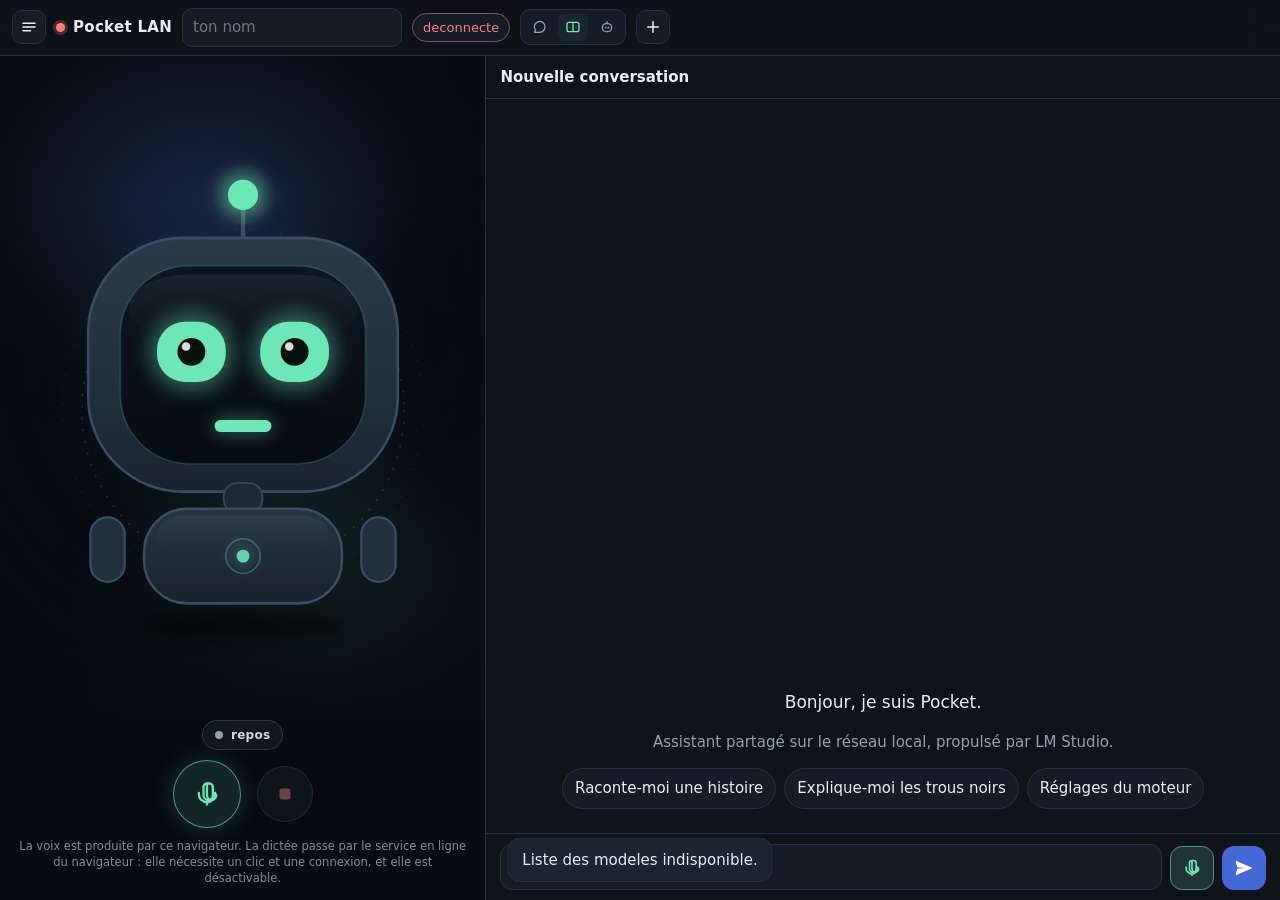
==== static/index.html @ 6cb29337 "Initial commit: Pocket LAN (FastAPI + UI, TTS navigateur)" ====
<!doctype html>
<html lang="fr">
<head>
  <meta charset="utf-8" />
  <meta name="viewport" content="width=device-width, initial-scale=1" />
  <meta name="theme-color" content="#0e1318" />
  <meta name="color-scheme" content="dark" />
  <link rel="icon" href="data:image/svg+xml,%3Csvg xmlns='http://www.w3.org/2000/svg' viewBox='0 0 64 64'%3E%3Crect x='8' y='14' width='48' height='38' rx='14' fill='%2322303e'/%3E%3Ccircle cx='24' cy='33' r='7' fill='%236ee7b7'/%3E%3Ccircle cx='40' cy='33' r='7' fill='%236ee7b7'/%3E%3C/svg%3E" />
  <title>Pocket LAN</title>
  <link rel="stylesheet" href="./css/app.css" />
  <link rel="stylesheet" href="./css/avatar.css" />
</head>
<body>
  <div id="app">
    <header class="topbar">
      <button id="btnSettings" class="icon-btn" aria-label="Ouvrir les reglages et les conversations">
        <svg viewBox="0 0 24 24" fill="none" stroke="currentColor" stroke-width="2" stroke-linecap="round" aria-hidden="true" focusable="false"><path d="M4 7h16M4 12h16M4 17h10"/></svg>
      </button>
      <div class="brand">
        <span id="engineDot" class="engine-dot busy" title="Serveur"></span>
        <span>Pocket&nbsp;LAN</span>
      </div>
      <input id="userName" class="name-input" maxlength="48" placeholder="ton nom" aria-label="Ton nom dans la salle" />
      <span id="connectionState" class="conn" title="Etat de la connexion">connecte</span>
      <div class="view-switch" role="group" aria-label="Mode d'affichage">
        <button id="viewChat" class="view-btn" data-view="chat" type="button" aria-pressed="false" title="Chat seul">
          <svg viewBox="0 0 24 24" fill="none" stroke="currentColor" stroke-width="2" stroke-linecap="round" stroke-linejoin="round" aria-hidden="true" focusable="false"><path d="M21 12a8 8 0 01-8 8H5l2-3a8 8 0 1114-5z"/></svg>
        </button>
        <button id="viewSplit" class="view-btn is-active" data-view="split" type="button" aria-pressed="true" title="Avatar et chat">
          <svg viewBox="0 0 24 24" fill="none" stroke="currentColor" stroke-width="2" stroke-linecap="round" aria-hidden="true" focusable="false"><rect x="3" y="5" width="18" height="14" rx="3"/><path d="M12 5v14"/></svg>
        </button>
        <button id="viewAvatar" class="view-btn" data-view="avatar" type="button" aria-pressed="false" title="Avatar seul">
          <svg viewBox="0 0 24 24" fill="none" stroke="currentColor" stroke-width="2" stroke-linecap="round" stroke-linejoin="round" aria-hidden="true" focusable="false"><rect x="5" y="7" width="14" height="12" rx="6"/><circle cx="10" cy="13" r="1.4" fill="currentColor" stroke="none"/><circle cx="14" cy="13" r="1.4" fill="currentColor" stroke="none"/><path d="M12 7V4"/></svg>
        </button>
      </div>
      <button id="btnNew" class="icon-btn" aria-label="Nouvelle conversation">
        <svg viewBox="0 0 24 24" fill="none" stroke="currentColor" stroke-width="2" stroke-linecap="round" aria-hidden="true" focusable="false"><path d="M12 5v14M5 12h14"/></svg>
      </button>
    </header>

    <main class="panes">
      <section id="avatarPane" class="pane pane-avatar avatar-screen" aria-label="Robot">
        <div class="avatar-scene">
          <div class="avatar-veil"></div>
          <div class="avatar-stage-wrap">
            <div id="avatarStage" class="avatar-stage" aria-hidden="true"></div>
          </div>
        </div>
        <div class="avatar-hud">
          <div class="avatar-badges">
            <span class="avatar-status"><span class="dot" aria-hidden="true"></span><span id="avatarStatusText">repos</span></span>
            <span id="dictationBadge" class="avatar-badge online" hidden>
              <span class="dot" aria-hidden="true"></span>micro
            </span>
            <span id="queueBadge" class="avatar-badge" hidden>
              <span class="dot" aria-hidden="true"></span><span id="queueText">file</span>
            </span>
          </div>
          <div id="dictationLine" class="avatar-caption" hidden>
            <span id="dictationText"></span>
          </div>
          <div class="avatar-controls">
            <button id="btnDictation" class="avatar-btn primary" type="button" aria-pressed="false" aria-label="Dicter un message">
              <svg viewBox="0 0 24 24" fill="none" stroke="currentColor" stroke-width="2" stroke-linecap="round" stroke-linejoin="round" aria-hidden="true" focusable="false">
                <path d="M12 3v10a4 4 0 004 4 4 4 0 004-4M12 3a3 3 0 00-3 3v7a4 4 0 008 0V6a3 3 0 00-3-3z"/>
                <path d="M5 11v1a7 7 0 0014 0v-1M12 18v3"/>
              </svg>
            </button>
            <button id="btnStopSpeaking" class="avatar-btn danger" type="button" aria-label="Arreter la lecture" disabled>
              <svg viewBox="0 0 24 24" fill="currentColor" aria-hidden="true" focusable="false"><rect x="6.5" y="6.5" width="11" height="11" rx="2.5"/></svg>
            </button>
          </div>
          <p class="avatar-hint">
            La voix est produite par ce navigateur. La dictée passe par le service en ligne du navigateur :
            elle nécessite un clic et une connexion, et elle est désactivable.
          </p>
        </div>
      </section>

      <section class="pane pane-chat" aria-label="Chat">
        <div class="chat-head">
          <div id="convTitle" class="conv-current-title">Nouvelle conversation</div>
          <span id="engineChip" class="engine-chip" hidden></span>
          <div id="usageLine" class="usage-line muted"></div>
        </div>
        <div id="messages" class="messages"></div>
        <div id="empty" class="empty">
          <div class="empty-title">Bonjour, je suis Pocket.</div>
          <p class="muted">Assistant partagé sur le réseau local, propulsé par LM Studio.</p>
          <div class="chips">
            <button class="chip" data-fill="Raconte-moi une histoire courte.">Raconte-moi une histoire</button>
            <button class="chip" data-fill="Explique-moi simplement ce que sont les trous noirs.">Explique-moi les trous noirs</button>
            <button class="chip" data-fill="Quels sont tes réglages actuels ?">Réglages du moteur</button>
          </div>
        </div>
        <button id="jumpDown" class="jump-pill" type="button" hidden>↓ nouveaux messages</button>
        <div class="composer">
          <div class="composer-inner">
            <div class="composer-row">
              <textarea id="input" rows="1" placeholder="Message…" enterkeyhint="send"></textarea>
              <button id="btnMic" class="composer-btn" type="button" aria-pressed="false" aria-label="Dicter un message">
                <svg class="i-mic-on" viewBox="0 0 24 24" fill="none" stroke="currentColor" stroke-width="2" stroke-linecap="round" stroke-linejoin="round" aria-hidden="true" focusable="false"><path d="M12 3v10a4 4 0 004 4 4 4 0 004-4M12 3a3 3 0 00-3 3v7a4 4 0 008 0V6a3 3 0 00-3-3z"/><path d="M5 11v1a7 7 0 0014 0v-1M12 18v3"/></svg>
                <svg class="i-mic-off" viewBox="0 0 24 24" fill="currentColor" aria-hidden="true" focusable="false" hidden><rect x="6.5" y="6.5" width="11" height="11" rx="2.5"/></svg>
              </button>
              <button id="btnStopTts" class="composer-btn" type="button" aria-label="Couper la lecture" hidden>
                <svg viewBox="0 0 24 24" fill="none" stroke="currentColor" stroke-width="2" stroke-linecap="round" stroke-linejoin="round" aria-hidden="true" focusable="false"><path d="M11 5L6 9H3v6h3l5 4V5z"/><path d="M16 9l5 6M21 9l-5 6"/></svg>
              </button>
              <button id="btnSend" class="send-btn" aria-label="Envoyer">
                <svg class="i-send" viewBox="0 0 24 24" fill="currentColor" aria-hidden="true" focusable="false"><path d="M2.8 20.4l18.2-7.9a.55.55 0 000-1L2.8 3.6a.6.6 0 00-.8.75L4 11l9.5 1L4 13l-2 6.65a.6.6 0 00.8.75z"/></svg>
                <svg class="i-stop" viewBox="0 0 24 24" fill="currentColor" aria-hidden="true" focusable="false" hidden><rect x="6.5" y="6.5" width="11" height="11" rx="2.5"/></svg>
              </button>
            </div>
          </div>
        </div>
      </section>
    </main>

    <aside id="drawer" class="drawer" aria-label="Conversations et réglages">
      <div class="drawer-head">
        <span>Conversations</span>
        <button id="btnCloseDrawer" class="icon-btn small" aria-label="Fermer">
          <svg viewBox="0 0 24 24" fill="none" stroke="currentColor" stroke-width="2" stroke-linecap="round" aria-hidden="true" focusable="false"><path d="M6 6l12 12M18 6L6 18"/></svg>
        </button>
      </div>
      <div id="convList" class="conv-list"></div>

      <div class="drawer-section-head">Réglages</div>
      <div class="drawer-settings">
        <div class="setting-row">
          <span>Modele (partagé)</span>
          <select id="settingModel" class="setting-select"></select>
        </div>
        <div class="setting-row">
          <span>Fenêtre de contexte LM Studio</span>
          <input id="settingContextLength" class="setting-number" type="number" min="128" max="32768" step="128" />
        </div>
        <div class="setting-row">
          <span>Budget d'historique (tokens)</span>
          <input id="settingBudget" class="setting-number" type="number" min="120" max="16000" step="100" />
        </div>
        <div class="setting-row">
          <span>Tokens de réponse</span>
          <input id="settingMaxTokens" class="setting-number" type="number" min="64" max="4096" step="32" />
        </div>
        <div class="setting-row">
          <span>Température</span>
          <input id="settingTemperature" class="setting-number" type="number" min="0" max="2" step="0.1" />
        </div>
        <div class="setting-row">
          <span>Utiliser le raisonnement si content est vide</span>
          <button id="settingReasoning" class="setting-toggle" type="button" role="switch" aria-checked="false">désactivé</button>
        </div>
        <div class="setting-row">
          <span>Vocalisation</span>
          <button id="settingTts" class="setting-toggle" type="button" role="switch" aria-checked="true">activée</button>
        </div>
        <div class="setting-row">
          <span>Micro (dictée en ligne)</span>
          <button id="settingMic" class="setting-toggle" type="button" role="switch" aria-checked="true">activé</button>
        </div>
        <div class="setting-row">
          <span>Envoi auto après dictée</span>
          <button id="settingAutoSend" class="setting-toggle" type="button" role="switch" aria-checked="true">activé</button>
        </div>
        <div class="setting-row">
          <span>Voix (navigateur)</span>
          <select id="settingVoice" class="setting-select"></select>
        </div>
        <div class="setting-row">
          <span>Consigne système (partagée)</span>
          <textarea id="settingPrompt" class="setting-textarea" rows="4"></textarea>
        </div>
        <button id="btnApplyModel" class="primary-btn">Appliquer le modèle</button>
        <p class="setting-note">
          Le modèle est partagé : il est unique dans LM Studio, donc le choisir change la réponse de tout le monde.
          La fenêtre de contexte est appliquée au chargement du modèle, le budget d'historique est appliqué à chaque requête.
        </p>
      </div>

      <div class="participants">
        <div class="participants-head">Dans la salle</div>
        <ul id="participantList"></ul>
      </div>

      <div class="drawer-foot">
        Serveur : <span id="serverInfo" class="mono">-</span> .
        file d'attente : <span id="gateInfo" class="mono">-</span>
      </div>
    </aside>

    <div id="scrim" class="scrim" hidden></div>
    <div id="toast" class="toast" hidden role="status" aria-live="polite"></div>
  </div>

  <script type="module" src="./js/client.js"></script>
</body>
</html>
---- static/css/app.css ----
/* =====================================================================
   Pocket LAN : interface PC en deux volets (avatar a gauche, chat a droite).
   La feuille avatar.css est autonome : elle fournit la scene et l'avatar.
   ===================================================================== */

:root {
  color-scheme: dark;
  --bg: #0e1318;
  --surface: #151c25;
  --surface-2: #1b2430;
  --line: #253140;
  --text: #e8eef4;
  --muted: #93a1b0;
  --accent: #5b8cff;
  --accent-deep: #4468d8;
  --mint: #6ee7b7;
  --danger: #ff7b7b;
  --warn: #f2c14e;
  --radius: 18px;
}

* { box-sizing: border-box; }
[hidden] { display: none !important; }

html, body { height: 100%; }

body {
  margin: 0;
  background: var(--bg);
  color: var(--text);
  font: 15px/1.5 system-ui, -apple-system, "Segoe UI", Roboto, sans-serif;
  overflow: hidden;
}

#app {
  display: flex;
  flex-direction: column;
  height: 100dvh;
}

@supports not (height: 100dvh) {
  #app { height: 100vh; }
}

.muted { color: var(--muted); }
.mono { font-family: ui-monospace, "Cascadia Mono", Consolas, monospace; font-size: 13px; }

button:focus-visible,
input:focus-visible,
select:focus-visible,
textarea:focus-visible {
  outline: 2px solid var(--accent);
  outline-offset: 2px;
}

.messages, .drawer { scrollbar-width: thin; scrollbar-color: var(--line) transparent; }
.messages::-webkit-scrollbar, .drawer::-webkit-scrollbar { width: 8px; }
.messages::-webkit-scrollbar-thumb, .drawer::-webkit-scrollbar-thumb { background: var(--line); border-radius: 4px; }

/* ---------- Barre superieure ---------- */

.topbar {
  display: flex;
  align-items: center;
  gap: 10px;
  padding: 8px 12px;
  background: color-mix(in srgb, var(--bg) 84%, transparent);
  backdrop-filter: blur(14px);
  border-bottom: 1px solid var(--line);
  position: relative;
  z-index: 8;
}

.brand {
  display: flex;
  align-items: center;
  gap: 8px;
  font-weight: 600;
  letter-spacing: 0.02em;
}

.engine-dot {
  width: 9px;
  height: 9px;
  border-radius: 50%;
  background: var(--warn);
  box-shadow: 0 0 0 3px color-mix(in srgb, var(--warn) 22%, transparent);
}

.engine-dot.ok { background: var(--mint); box-shadow: 0 0 0 3px color-mix(in srgb, var(--mint) 20%, transparent); }
.engine-dot.busy { background: var(--accent); box-shadow: 0 0 0 3px color-mix(in srgb, var(--accent) 22%, transparent); }
.engine-dot.err { background: var(--danger); box-shadow: 0 0 0 3px color-mix(in srgb, var(--danger) 22%, transparent); }

.name-input {
  flex: 1 1 auto;
  max-width: 220px;
  background: var(--surface);
  border: 1px solid var(--line);
  border-radius: 10px;
  color: var(--text);
  padding: 7px 10px;
  font: inherit;
}

.name-input:focus { outline: none; border-color: var(--accent); }

.conn {
  color: var(--muted);
  font-size: 13px;
  padding: 4px 10px;
  border: 1px solid var(--line);
  border-radius: 999px;
  background: var(--surface);
}

.conn.off { color: var(--danger); border-color: color-mix(in srgb, var(--danger) 45%, var(--line)); }

.icon-btn {
  display: inline-flex;
  align-items: center;
  justify-content: center;
  width: 34px;
  height: 34px;
  border: 1px solid var(--line);
  border-radius: 10px;
  background: var(--surface);
  color: var(--text);
  cursor: pointer;
}

.icon-btn:hover { border-color: var(--accent); }
.icon-btn.small { width: 28px; height: 28px; }
.icon-btn svg { width: 18px; height: 18px; }

/* Bascule du mode d'affichage : chat seul / les deux volets / avatar seul. */
.view-switch {
  display: inline-flex;
  gap: 4px;
  padding: 3px;
  border: 1px solid var(--line);
  border-radius: 10px;
  background: var(--surface);
}

.view-btn {
  display: inline-flex;
  align-items: center;
  justify-content: center;
  width: 30px;
  height: 28px;
  border: none;
  border-radius: 7px;
  background: transparent;
  color: var(--muted);
  cursor: pointer;
}

.view-btn:hover { color: var(--text); }

.view-btn.is-active {
  background: var(--surface-2);
  color: var(--mint);
}

.view-btn svg { width: 16px; height: 16px; }

/* ---------- Deux volets ---------- */

.panes {
  flex: 1 1 auto;
  display: grid;
  grid-template-columns: minmax(320px, 38%) 1fr;
  min-height: 0;
}

.pane { min-height: 0; display: flex; flex-direction: column; }

.pane-avatar {
  position: relative;
  border-right: 1px solid var(--line);
  background: #070b10;
  overflow: hidden;
  display: flex;
  flex-direction: column;
}

.pane-chat {
  position: relative;
  background: var(--bg);
}

/* Modes d'affichage : chat seul ou avatar seul prennent toute la largeur. */
#app[data-view="chat"] .panes,
#app[data-view="avatar"] .panes { grid-template-columns: 1fr; }

#app[data-view="chat"] .pane-avatar,
#app[data-view="avatar"] .pane-chat { display: none; }

/* L'avatar a sa propre feuille : on reprend seulement la place dans le volet. */
.pane-avatar .avatar-scene { flex: 1 1 auto; }
.pane-avatar .avatar-stage { width: min(100%, 430px); }

/* ---------- Chat ---------- */

.chat-head {
  padding: 10px 14px;
  border-bottom: 1px solid var(--line);
  display: flex;
  align-items: baseline;
  justify-content: space-between;
  gap: 10px;
}

.conv-current-title { font-weight: 600; }

.usage-line { font-size: 13px; }

.engine-chip {
  flex: none;
  font-size: 12px;
  color: var(--warn);
  padding: 3px 10px;
  border: 1px solid color-mix(in srgb, var(--warn) 40%, var(--line));
  border-radius: 999px;
  background: color-mix(in srgb, var(--warn) 8%, transparent);
}

.messages {
  flex: 1 1 auto;
  min-height: 0;
  overflow-y: auto;
  padding: 14px;
  display: flex;
  flex-direction: column;
  gap: 10px;
}

.msg {
  display: flex;
  flex-direction: column;
  animation: msgIn 0.18s ease-out;
}

.msg.user { align-items: flex-end; }

@keyframes msgIn {
  from { opacity: 0; transform: translateY(6px); }
  to { opacity: 1; transform: none; }
}

/* Actions au survol : horodatage discret + copie. */
.msg-actions {
  display: none;
  margin-top: 4px;
  gap: 8px;
  align-items: center;
}

.msg:hover .msg-actions,
.msg:focus-within .msg-actions { display: flex; }

.msg-time { font-size: 11.5px; }

.msg-copy {
  display: inline-flex;
  border: none;
  background: transparent;
  color: var(--muted);
  cursor: pointer;
  padding: 2px;
}

.msg-copy:hover { color: var(--text); }
.msg-copy svg { width: 14px; height: 14px; }

/* Bulle "en train d'ecrire" : trois points qui rebondissent. */
.typing-bubble { display: flex; gap: 5px; align-items: center; }

.typing-dot {
  width: 7px;
  height: 7px;
  border-radius: 50%;
  background: var(--muted);
  animation: typingBounce 1s ease-in-out infinite;
}

.typing-dot:nth-child(2) { animation-delay: 0.15s; }
.typing-dot:nth-child(3) { animation-delay: 0.3s; }

@keyframes typingBounce {
  0%, 100% { transform: translateY(0); opacity: 0.5; }
  50% { transform: translateY(-4px); opacity: 1; }
}

.bubble {
  max-width: min(72ch, 100%);
  padding: 10px 14px;
  border-radius: var(--radius);
  background: var(--surface);
  border: 1px solid var(--line);
  white-space: pre-wrap;
  word-break: break-word;
}

.msg.user .bubble { background: color-mix(in srgb, var(--accent) 18%, var(--surface)); }

.reasoning {
  display: block;
  margin-top: 6px;
  font-size: 13px;
  color: var(--muted);
  font-style: italic;
}

.bubble.error {
  display: flex;
  align-items: center;
  gap: 10px;
  border-color: color-mix(in srgb, var(--danger) 40%, var(--line));
  color: var(--danger);
}

.retry-btn {
  margin-left: auto;
  flex: none;
  border: 1px solid color-mix(in srgb, var(--danger) 50%, var(--line));
  background: transparent;
  color: var(--danger);
  border-radius: 999px;
  padding: 4px 10px;
  font-size: 12px;
  cursor: pointer;
}

.retry-btn:hover { background: color-mix(in srgb, var(--danger) 12%, transparent); }

.empty {
  padding: 24px 14px;
  text-align: center;
  color: var(--muted);
}

.empty-title { font-size: 17px; color: var(--text); margin-bottom: 6px; }

.chips { display: flex; flex-wrap: wrap; gap: 8px; justify-content: center; }

.chip {
  border: 1px solid var(--line);
  background: var(--surface);
  color: var(--text);
  border-radius: 999px;
  padding: 8px 12px;
  cursor: pointer;
  font: inherit;
}

.chip { transition: transform 0.12s ease, border-color 0.15s ease; }

.chip:hover { border-color: var(--accent); transform: translateY(-1px); }

.chip:active { transform: none; }

.composer { padding: 10px 14px; border-top: 1px solid var(--line); }

.composer-row { display: flex; gap: 8px; align-items: flex-end; }

#input {
  flex: 1 1 auto;
  min-height: 44px;
  max-height: 140px;
  resize: none;
  background: var(--surface);
  border: 1px solid var(--line);
  border-radius: 12px;
  color: var(--text);
  padding: 11px 12px;
  font: inherit;
}

#input:focus { outline: none; border-color: var(--accent); }

.send-btn {
  display: inline-flex;
  align-items: center;
  justify-content: center;
  width: 44px;
  height: 44px;
  border: none;
  border-radius: 12px;
  background: var(--accent-deep);
  color: #fff;
  cursor: pointer;
}

.send-btn:disabled { opacity: 0.5; cursor: not-allowed; }
.send-btn svg { width: 20px; height: 20px; }

/* Pendant la generation : le bouton envoyer devient un stop qui pulse. */
.send-btn.is-busy {
  background: var(--danger);
  animation: sendPulse 1.3s ease-in-out infinite;
}

@keyframes sendPulse {
  0%, 100% { box-shadow: 0 0 0 0 color-mix(in srgb, var(--danger) 45%, transparent); }
  50% { box-shadow: 0 0 0 6px transparent; }
}

/* Boutons du composer : micro (rec/stop) et coupure de lecture. */
.composer-btn {
  display: inline-flex;
  align-items: center;
  justify-content: center;
  width: 44px;
  height: 44px;
  flex: none;
  border: 1px solid var(--line);
  border-radius: 12px;
  background: var(--surface);
  color: var(--text);
  cursor: pointer;
}

.composer-btn:hover { border-color: var(--accent); }

.composer-btn.is-active {
  border-color: color-mix(in srgb, var(--mint) 55%, var(--line));
  background: color-mix(in srgb, var(--mint) 12%, var(--surface));
  color: var(--mint);
}

.composer-btn[disabled] { opacity: 0.4; cursor: not-allowed; }
.composer-btn svg { width: 20px; height: 20px; }

/* Pillier "nouveaux messages" quand l'utilisateur est reste plus haut. */
.jump-pill {
  position: absolute;
  bottom: 86px;
  left: 50%;
  transform: translateX(-50%);
  z-index: 5;
  border: 1px solid var(--line);
  background: var(--surface-2);
  color: var(--text);
  border-radius: 999px;
  padding: 6px 14px;
  font-size: 13px;
  cursor: pointer;
  box-shadow: 0 4px 14px rgba(0, 0, 0, 0.35);
}

.jump-pill:hover { border-color: var(--accent); }

/* ---------- Volets lateraux : reglages et conversations ---------- */

.drawer {
  position: fixed;
  top: 0;
  right: 0;
  width: min(380px, 92vw);
  height: 100%;
  background: var(--surface);
  border-left: 1px solid var(--line);
  transform: translateX(100%);
  transition: transform 0.22s ease;
  display: flex;
  flex-direction: column;
  z-index: 20;
  overflow-y: auto;
}

.drawer.is-open { transform: translateX(0); }

.drawer-head {
  display: flex;
  align-items: center;
  justify-content: space-between;
  padding: 12px 14px;
  border-bottom: 1px solid var(--line);
  font-weight: 600;
}

.conv-list { display: flex; flex-direction: column; gap: 6px; padding: 10px 14px; }

.conv-item {
  display: flex;
  align-items: center;
  gap: 8px;
  padding: 9px 10px;
  border: 1px solid var(--line);
  border-radius: 12px;
  background: var(--surface-2);
  cursor: pointer;
}

.conv-item.is-active { border-color: var(--accent); }

.conv-text { flex: 1; min-width: 0; }

.conv-title { font-size: 14px; overflow: hidden; text-overflow: ellipsis; white-space: nowrap; }
.conv-sub { font-size: 12px; color: var(--muted); }

.conv-del {
  border: none;
  background: transparent;
  color: var(--muted);
  cursor: pointer;
  padding: 4px;
}

.conv-del:hover { color: var(--danger); }
.conv-del svg { width: 18px; height: 18px; }

.drawer-settings { padding: 10px 14px; border-top: 1px solid var(--line); display: flex; flex-direction: column; gap: 10px; }

.setting-row { display: flex; align-items: center; justify-content: space-between; gap: 10px; }

.setting-row > span { font-size: 13px; color: var(--muted); flex: 1 1 auto; }

.setting-toggle {
  border: 1px solid var(--line);
  background: var(--surface-2);
  color: var(--text);
  border-radius: 999px;
  padding: 6px 12px;
  cursor: pointer;
  font: inherit;
}

.setting-toggle[aria-checked="true"] { border-color: var(--mint); color: var(--mint); }

.setting-select, .setting-number, .setting-textarea {
  background: var(--surface-2);
  border: 1px solid var(--line);
  border-radius: 10px;
  color: var(--text);
  padding: 7px 10px;
  font: inherit;
}

.setting-number { width: 120px; }
.setting-select { min-width: 180px; }
.setting-textarea { width: 100%; resize: vertical; }

.primary-btn {
  border: 1px solid var(--accent-deep);
  background: color-mix(in srgb, var(--accent) 16%, var(--surface-2));
  color: var(--text);
  border-radius: 12px;
  padding: 10px 12px;
  cursor: pointer;
  font: inherit;
}

.primary-btn:hover { border-color: var(--accent); }

.setting-note { font-size: 12px; color: var(--muted); margin: 0; }
.setting-note.is-warn { color: var(--warn); }

.drawer-section-head {
  padding: 12px 14px 0;
  font-size: 13px;
  color: var(--muted);
}

.participants { padding: 10px 14px; border-top: 1px solid var(--line); }

.participants-head { font-size: 13px; color: var(--muted); margin-bottom: 6px; }

.participants ul { list-style: none; margin: 0; padding: 0; display: flex; flex-direction: column; gap: 6px; }

.participant {
  display: flex;
  align-items: center;
  gap: 8px;
  font-size: 13px;
}

.participant .dot {
  width: 8px;
  height: 8px;
  border-radius: 50%;
  background: var(--muted);
}

.participant.thinking .dot { background: var(--accent); }
.participant.speaking .dot { background: var(--mint); }
.participant.listening .dot { background: var(--warn); }
.participant.error .dot { background: var(--danger); }

.drawer-foot {
  margin-top: auto;
  padding: 12px 14px;
  border-top: 1px solid var(--line);
  font-size: 12px;
  color: var(--muted);
}

.scrim {
  position: fixed;
  inset: 0;
  background: rgba(4, 8, 12, 0.55);
  z-index: 19;
}

.toast {
  position: fixed;
  left: 50%;
  bottom: 18px;
  transform: translateX(-50%);
  background: var(--surface-2);
  border: 1px solid var(--line);
  border-radius: 12px;
  padding: 10px 14px;
  max-width: min(560px, 92vw);
  z-index: 30;
}

.toast:not([hidden]) { animation: toastIn 0.2s ease-out; }

@keyframes toastIn {
  from { opacity: 0; transform: translateX(-50%) translateY(10px); }
  to { opacity: 1; transform: translateX(-50%); }
}

/* Le HUD de l'avatar est defini dans avatar.css : rien n'est redefini ici. */

/* Petit ecran : les volets s'empilent. */
@media (max-width: 820px) {
  .panes { grid-template-columns: 1fr; grid-template-rows: minmax(220px, 40%) 1fr; }
  #app[data-view="chat"] .panes,
  #app[data-view="avatar"] .panes { grid-template-rows: 1fr; }
  .pane-avatar { border-right: none; border-bottom: 1px solid var(--line); }

  /* La barre superieure doit tenir : on resserre nom et pastille. */
  .name-input { max-width: 140px; min-width: 96px; }
  .conn { padding: 4px 7px; font-size: 12px; }
  .view-btn { width: 26px; }

  /* Le bloc de bienvenue peut se comprimer sans pousser le composer hors ecran. */
  .empty { min-height: 0; overflow-y: auto; }
}

/* Mouvement reduit : pas d'animations d'apparition ni de pulses. */
@media (prefers-reduced-motion: reduce) {
  .msg,
  .typing-dot,
  .send-btn.is-busy,
  .toast:not([hidden]) { animation: none; }
}
---- static/css/avatar.css ----
/* =====================================================================
   Pocket Live : avatar expressif + scene immersive.
   Feuille autonome, reutilisable par la maquette et par l'application.
   ===================================================================== */

/* ---------- Scene ---------- */

.avatar-screen {
  position: relative;
  display: flex;
  flex-direction: column;
  width: 100%;
  height: 100%;
  overflow: hidden;
  background: #070b10;
  color: var(--text, #e8eef4);
  isolation: isolate;
}

.avatar-scene {
  position: relative;
  flex: 1 1 auto;
  display: flex;
  flex-direction: column;
  align-items: center;
  justify-content: center;
  min-height: 0;
  padding: 8px 16px 0;
  overflow: hidden;
}

/* Aurores : deux nappes floues qui derivent lentement. */
.avatar-scene::before,
.avatar-scene::after {
  content: "";
  position: absolute;
  border-radius: 50%;
  filter: blur(60px);
  pointer-events: none;
  z-index: 0;
}

.avatar-scene::before {
  width: 118%;
  height: 62%;
  top: -18%;
  left: -18%;
  background: radial-gradient(circle at 50% 50%, rgba(91, 140, 255, 0.34), transparent 68%);
  animation: avAuroraA 17s ease-in-out infinite alternate;
}

.avatar-scene::after {
  width: 110%;
  height: 58%;
  bottom: -22%;
  right: -24%;
  background: radial-gradient(circle at 50% 50%, rgba(110, 231, 183, 0.22), transparent 70%);
  animation: avAuroraB 21s ease-in-out infinite alternate;
}

/* Voile de vignettage pour asseoir le robot. */
.avatar-veil {
  position: absolute;
  inset: 0;
  z-index: 1;
  pointer-events: none;
  background:
    radial-gradient(70% 52% at 50% 46%, transparent 40%, rgba(7, 11, 16, 0.55) 100%),
    linear-gradient(180deg, rgba(7, 11, 16, 0.55), transparent 22%, transparent 70%, rgba(7, 11, 16, 0.85));
}

.avatar-stage-wrap {
  position: relative;
  z-index: 2;
  flex: 1 1 auto;
  display: flex;
  align-items: center;
  justify-content: center;
  width: 100%;
  min-height: 0;
}

.avatar-stage {
  position: relative;
  z-index: 2;
  width: min(100%, 430px);
  aspect-ratio: 400 / 470;
  max-height: 100%;
  margin: 0 auto;
  --gaze-x: 0px;
  --gaze-y: 0px;
  --jaw: 0;
}.avatar-stage .av-svg {
  display: block;
  width: 100%;
  height: 100%;
  overflow: visible;
}

/* ---------- Robot : matieres ---------- */

.av-halo {
  fill: url(#avHaloGrad);
  opacity: 0.7;
  transition: opacity 0.6s ease;
}

.av-ring {
  fill: none;
  stroke: rgba(110, 231, 183, 0.16);
  stroke-width: 1.4;
  transform-box: view-box;
  transform-origin: 200px 252px;
  transition: stroke 0.4s ease, opacity 0.4s ease;
}

.av-ring-1 {
  stroke-dasharray: 2 9;
  animation: avSpin 46s linear infinite;
}

.av-ring-2 {
  stroke-dasharray: 1 13;
  opacity: 0.7;
  animation: avSpin 64s linear infinite reverse;
}

.av-shadow {
  fill: rgba(0, 0, 0, 0.5);
  filter: blur(7px);
}

.av-head {
  fill: url(#avHeadGrad);
}

.av-head-edge {
  fill: none;
  stroke: #3a4d63;
  stroke-width: 2.4;
}

.av-visor {
  fill: url(#avVisorGrad);
  stroke: rgba(110, 231, 183, 0.16);
  stroke-width: 1.6;
}

.av-visor-sheen {
  fill: url(#avSheenGrad);
  opacity: 0.55;
}

.av-antenna {
  stroke: #3a4d63;
  stroke-width: 4;
  stroke-linecap: round;
}

.av-antenna-ball {
  fill: var(--mint, #6ee7b7);
  filter: drop-shadow(0 0 12px rgba(110, 231, 183, 0.8));
  transform-box: fill-box;
  transform-origin: center;
  animation: avAntenna 3.4s ease-in-out infinite;
}

.av-antenna-glow {
  fill: url(#avEyeGlow);
  opacity: 0.7;
  transition: opacity 0.4s ease;
}

.av-neck {
  fill: #1c2733;
  stroke: #34455a;
  stroke-width: 2;
}

.av-torso {
  fill: url(#avTorsoGrad);
  stroke: #3a4d63;
  stroke-width: 2.4;
}

.av-torso-sheen {
  fill: url(#avSheenGrad);
  opacity: 0.45;
}

.av-arm {
  fill: #22303e;
  stroke: #3a4d63;
  stroke-width: 2;
}

.av-chest-ring {
  fill: none;
  stroke: var(--mint, #6ee7b7);
  stroke-width: 1.6;
  opacity: 0.3;
  transform-box: fill-box;
  transform-origin: center;
}

.av-chest {
  fill: var(--mint, #6ee7b7);
  opacity: 0.9;
  filter: drop-shadow(0 0 8px rgba(110, 231, 183, 0.7));
  transform-box: fill-box;
  transform-origin: center;
}

.av-body {
  transform-box: view-box;
  transform-origin: 200px 420px;
}

.av-head-group {
  transform-box: view-box;
  transform-origin: 200px 330px;
  transition: transform 0.55s cubic-bezier(0.22, 0.8, 0.24, 1);
}

/* ---------- Yeux ---------- */

.av-eye-glow {
  fill: url(#avEyeGlow);
  opacity: 0.5;
  transition: opacity 0.4s ease;
}

.av-eye .av-lens {
  fill: var(--mint, #6ee7b7);
  filter: drop-shadow(0 0 12px rgba(110, 231, 183, 0.5));
  transform-box: fill-box;
  transform-origin: center;
  transition: transform 0.16s ease, fill 0.35s ease;
}

.av-pupil {
  transform: translate(var(--gaze-x), var(--gaze-y));
  transition: transform 0.5s cubic-bezier(0.2, 0.75, 0.25, 1);
}

.av-pupil-core {
  fill: #07120e;
  transition: transform 0.3s ease;
  transform-box: fill-box;
  transform-origin: center;
}

.av-glint {
  fill: #ffffff;
  opacity: 0.85;
}

.av-eyes-happy {
  opacity: 0;
  transition: opacity 0.25s ease;
}

.av-eyes-happy path {
  fill: none;
  stroke: var(--mint, #6ee7b7);
  stroke-width: 11;
  stroke-linecap: round;
  filter: drop-shadow(0 0 10px rgba(110, 231, 183, 0.55));
}

.av-think {
  opacity: 0;
  transition: opacity 0.3s ease;
}

.av-think circle {
  fill: var(--mint, #6ee7b7);
  opacity: 0.85;
  transform-box: fill-box;
  transform-origin: center;
}

/* ---------- Bouche ---------- */

.av-mouths {
  transform-box: view-box;
  transform-origin: 200px 268px;
}

.av-mouth {
  fill: var(--mint, #6ee7b7);
  opacity: 0;
  transform-box: fill-box;
  transform-origin: center;
  transition: opacity 0.07s linear, transform 0.09s ease-out;
  filter: drop-shadow(0 0 8px rgba(110, 231, 183, 0.5));
}

.av-mouth-rest,
.av-mouth-smile,
.av-mouth-frown {
  stroke: var(--mint, #6ee7b7);
  stroke-linecap: round;
}

.av-mouth-smile,
.av-mouth-frown {
  fill: none;
  stroke-width: 9;
}

.avatar-stage[data-viseme="rest"] .av-mouth-rest {
  opacity: 1;
}

.avatar-stage[data-viseme="a"] .av-mouth-a {
  opacity: 1;
  transform: scale(calc(0.9 + 0.1 * var(--jaw)), calc(0.74 + 0.26 * var(--jaw)));
}

.avatar-stage[data-viseme="e"] .av-mouth-e {
  opacity: 1;
  transform: scale(calc(0.92 + 0.08 * var(--jaw)), calc(0.72 + 0.28 * var(--jaw)));
}

.avatar-stage[data-viseme="i"] .av-mouth-i {
  opacity: 1;
  transform: scale(calc(0.86 + 0.14 * var(--jaw)), calc(0.76 + 0.24 * var(--jaw)));
}

.avatar-stage[data-viseme="o"] .av-mouth-o {
  opacity: 1;
  transform: scale(calc(0.74 + 0.26 * var(--jaw)), calc(0.74 + 0.26 * var(--jaw)));
}

.avatar-stage[data-viseme="u"] .av-mouth-u {
  opacity: 1;
  transform: scale(calc(0.7 + 0.3 * var(--jaw)), calc(0.7 + 0.3 * var(--jaw)));
}

.avatar-stage[data-viseme="smile"] .av-mouth-smile {
  opacity: 1;
}

/* ---------- Emotions ---------- */

.avatar-stage[data-emotion="happy"] .av-eyes {
  opacity: 0;
}

.avatar-stage[data-emotion="happy"] .av-eyes-happy {
  opacity: 1;
}

.avatar-stage[data-emotion="happy"][data-viseme="rest"] .av-mouth-rest,
.avatar-stage[data-emotion="sad"][data-viseme="rest"] .av-mouth-rest,
.avatar-stage[data-emotion="angry"][data-viseme="rest"] .av-mouth-rest {
  opacity: 0;
}

.avatar-stage[data-emotion="happy"][data-viseme="rest"] .av-mouth-smile {
  opacity: 1;
}

.avatar-stage[data-emotion="sad"][data-viseme="rest"] .av-mouth-frown,
.avatar-stage[data-emotion="angry"][data-viseme="rest"] .av-mouth-frown {
  opacity: 1;
}

.avatar-stage[data-emotion="sad"] .av-eye-glow {
  opacity: 0.28;
}

.avatar-stage[data-emotion="sad"] .av-lens {
  transform: scaleY(0.62);
}

.avatar-stage[data-emotion="sad"] .av-head-group {
  transform: rotate(-1.5deg) translateY(3px);
}

.avatar-stage[data-emotion="surprised"] .av-lens {
  transform: scale(1.08);
}

.avatar-stage[data-emotion="surprised"] .av-pupil-core {
  transform: scale(0.62);
}

.avatar-stage[data-emotion="surprised"][data-viseme="rest"] .av-mouth-rest {
  opacity: 0;
}

.avatar-stage[data-emotion="surprised"][data-viseme="rest"] .av-mouth-o {
  opacity: 1;
  transform: scale(0.8);
}

.avatar-stage[data-emotion="curious"] .av-head-group {
  transform: rotate(-4.5deg);
}

.avatar-stage[data-emotion="curious"] .av-eye-left .av-lens {
  transform: scale(1.07);
}

.avatar-stage[data-emotion="curious"][data-viseme="rest"] .av-mouth-rest {
  opacity: 0;
}

.avatar-stage[data-emotion="curious"][data-viseme="rest"] .av-mouth-u {
  opacity: 1;
  transform: scale(0.85);
}

.avatar-stage[data-emotion="angry"] .av-eye-glow {
  fill: none;
  opacity: 0;
}

.avatar-stage[data-emotion="angry"] .av-lens {
  fill: #ff9d8a;
  filter: drop-shadow(0 0 12px rgba(255, 123, 123, 0.6));
}

.avatar-stage[data-emotion="angry"] .av-eye-left .av-lens {
  transform: rotate(7deg) scaleY(0.78);
}

.avatar-stage[data-emotion="angry"] .av-eye-right .av-lens {
  transform: rotate(-7deg) scaleY(0.78);
}

.avatar-stage[data-emotion="angry"] .av-mouth-frown {
  stroke: #ff9d8a;
}

.avatar-stage[data-emotion="sleepy"] .av-lens {
  transform: scaleY(0.3);
}

.avatar-stage[data-emotion="sleepy"] .av-pupil {
  opacity: 0.5;
}

.avatar-stage[data-emotion="sleepy"] .av-antenna-ball {
  animation-duration: 6.5s;
}

/* ---------- Etats ---------- */

.avatar-stage[data-state="idle"] .av-halo {
  opacity: 0.5;
}

.avatar-stage[data-state="idle"] .av-body {
  animation: avBob 7.2s ease-in-out infinite;
}

.avatar-stage[data-state="listening"] .av-eye-glow {
  opacity: 0.95;
}

.avatar-stage[data-state="listening"] .av-ring-1 {
  animation: avRipple 2.6s ease-out infinite;
}

.avatar-stage[data-state="listening"] .av-ring-2 {
  animation: avRipple 2.6s ease-out 1.3s infinite;
}

.avatar-stage[data-state="listening"] .av-chest-ring {
  opacity: 0.8;
  animation: avChest 1.3s ease-in-out infinite;
}

.avatar-stage[data-state="listening"] .av-body {
  animation: avBob 4.2s ease-in-out infinite;
}

.avatar-stage[data-state="thinking"] .av-think {
  opacity: 1;
}

.avatar-stage[data-state="thinking"] .av-think circle {
  animation: avDot 1.1s ease-in-out infinite;
}

.avatar-stage[data-state="thinking"] .av-think circle:nth-child(2) {
  animation-delay: 0.16s;
}

.avatar-stage[data-state="thinking"] .av-think circle:nth-child(3) {
  animation-delay: 0.32s;
}

.avatar-stage[data-state="thinking"] .av-head-group {
  animation: avThink 6s ease-in-out infinite;
}

.avatar-stage[data-state="thinking"] .av-ring-1 {
  animation: avSpin 14s linear infinite;
}

.avatar-stage[data-state="thinking"] .av-chest {
  animation: avChest 1s ease-in-out infinite;
}

.avatar-stage[data-state="speaking"] .av-halo {
  opacity: 1;
}

.avatar-stage[data-state="speaking"] .av-body {
  animation: avSpeakBob 1.5s ease-in-out infinite;
}

.avatar-stage[data-state="speaking"] .av-ring-1 {
  animation: avSpin 22s linear infinite;
  stroke: rgba(110, 231, 183, 0.24);
}

.avatar-stage[data-state="speaking"] .av-chest-ring {
  opacity: 0.75;
}

.avatar-stage[data-state="error"] .av-halo {
  fill: none;
  opacity: 0;
}

.avatar-stage[data-state="error"] .av-eye-glow {
  fill: none;
  opacity: 0;
}

.avatar-stage[data-state="error"] .av-lens {
  fill: #ff9d8a;
  filter: drop-shadow(0 0 12px rgba(255, 123, 123, 0.65));
}

.avatar-stage[data-state="error"] .av-chest,
.avatar-stage[data-state="error"] .av-antenna-ball {
  fill: #ff7b7b;
  filter: drop-shadow(0 0 12px rgba(255, 123, 123, 0.8));
}

.avatar-stage[data-state="error"] .av-head-group {
  animation: avShake 0.6s ease-in-out 2;
}

.avatar-stage[data-state="error"] .av-mouth-rest {
  opacity: 0;
}

.avatar-stage[data-state="error"] .av-mouth-frown {
  opacity: 1;
  stroke: #ff9d8a;
}

/* ---------- Clignement : declare en dernier pour primer sur les humeurs --- */

.avatar-stage.is-blinking .av-lens,
.avatar-stage.is-blinking .av-eye .av-lens {
  transform: scaleY(0.06);
  transition: transform 0.09s ease-in;
}

.avatar-stage.is-blinking .av-eyes-happy {
  opacity: 0;
}

.avatar-stage.is-blinking .av-pupil,
.avatar-stage.is-blinking .av-glint {
  opacity: 0;
}

/* ---------- HUD ---------- */

.avatar-hud {
  position: relative;
  z-index: 3;
  display: flex;
  flex-direction: column;
  gap: 10px;
  width: 100%;
  padding: 0 18px calc(14px + env(safe-area-inset-bottom, 0px));
}

.avatar-badges {
  display: flex;
  flex-wrap: wrap;
  align-items: center;
  justify-content: center;
  gap: 8px;
  min-height: 26px;
}

.avatar-status {
  display: inline-flex;
  align-items: center;
  gap: 8px;
  padding: 5px 12px;
  border: 1px solid rgba(147, 161, 176, 0.22);
  border-radius: 999px;
  background: rgba(21, 28, 37, 0.72);
  color: #cfd9e4;
  font-size: 12px;
  font-weight: 600;
  letter-spacing: 0.02em;
  backdrop-filter: blur(10px);
}

.avatar-status .dot {
  width: 8px;
  height: 8px;
  border-radius: 50%;
  background: var(--mint, #6ee7b7);
  box-shadow: 0 0 8px currentColor;
}

.avatar-screen[data-state="idle"] .avatar-status .dot {
  background: #93a1b0;
  box-shadow: none;
}

.avatar-screen[data-state="thinking"] .avatar-status .dot {
  background: #f2c14e;
  animation: avPulse 1.1s ease-in-out infinite;
}

.avatar-screen[data-state="speaking"] .avatar-status .dot {
  background: var(--mint, #6ee7b7);
  animation: avPulse 0.8s ease-in-out infinite;
}

.avatar-screen[data-state="error"] .avatar-status .dot {
  background: #ff7b7b;
}

.avatar-badge {
  display: inline-flex;
  align-items: center;
  gap: 6px;
  padding: 5px 10px;
  border: 1px solid rgba(147, 161, 176, 0.18);
  border-radius: 999px;
  background: rgba(21, 28, 37, 0.6);
  color: #93a1b0;
  font-size: 11px;
  font-weight: 600;
  letter-spacing: 0.04em;
  text-transform: uppercase;
  backdrop-filter: blur(10px);
}

.avatar-badge.live {
  border-color: rgba(110, 231, 183, 0.35);
  color: var(--mint, #6ee7b7);
}

.avatar-badge.online {
  border-color: rgba(242, 193, 78, 0.4);
  color: #f2c14e;
}

.avatar-badge.error {
  border-color: rgba(240, 103, 103, 0.45);
  color: #f06767;
}

.avatar-badge .dot {
  width: 6px;
  height: 6px;
  border-radius: 50%;
  background: currentColor;
}

.avatar-caption {
  min-height: 58px;
  padding: 12px 16px;
  border: 1px solid rgba(37, 49, 64, 0.9);
  border-radius: 18px;
  background: rgba(21, 28, 37, 0.78);
  color: #dfe8f1;
  font-size: 14.5px;
  line-height: 1.45;
  text-align: center;
  backdrop-filter: blur(12px);
  display: -webkit-box;
  -webkit-line-clamp: 3;
  -webkit-box-orient: vertical;
  overflow: hidden;
}

.avatar-caption.muted {
  color: #93a1b0;
  font-style: italic;
}

.avatar-controls {
  display: flex;
  align-items: center;
  justify-content: center;
  gap: 16px;
}

.avatar-btn {
  display: inline-flex;
  align-items: center;
  justify-content: center;
  width: 56px;
  height: 56px;
  padding: 0;
  border: 1px solid rgba(147, 161, 176, 0.22);
  border-radius: 50%;
  background: rgba(27, 36, 48, 0.85);
  color: #dfe8f1;
  cursor: pointer;
  transition: transform 0.15s ease, background 0.2s ease, border-color 0.2s ease;
  -webkit-tap-highlight-color: transparent;
}

.avatar-btn svg {
  width: 24px;
  height: 24px;
}

.avatar-btn:hover {
  background: #22303e;
}

.avatar-btn:active {
  transform: scale(0.94);
}

.avatar-btn:focus-visible {
  outline: 2px solid #5b8cff;
  outline-offset: 2px;
}

.avatar-btn.primary {
  width: 68px;
  height: 68px;
  border-color: rgba(110, 231, 183, 0.5);
  background: linear-gradient(160deg, rgba(110, 231, 183, 0.24), rgba(27, 36, 48, 0.9));
  color: var(--mint, #6ee7b7);
  box-shadow: 0 0 24px rgba(110, 231, 183, 0.18);
}

.avatar-btn.primary svg {
  width: 28px;
  height: 28px;
}

.avatar-btn.danger {
  border-color: rgba(255, 123, 123, 0.4);
  color: #ff9d8a;
}

.avatar-btn[disabled] {
  opacity: 0.4;
  cursor: not-allowed;
}

.avatar-btn.is-active {
  border-color: rgba(110, 231, 183, 0.6);
  color: var(--mint, #6ee7b7);
  background: rgba(110, 231, 183, 0.12);
}

.avatar-hint {
  margin: 0;
  color: #7f8d9c;
  font-size: 11.5px;
  line-height: 1.4;
  text-align: center;
}

/* L'attribut hidden doit gagner sur les display: inline-flex du composant. */
.avatar-screen [hidden] {
  display: none !important;
}

/* ---------- Animations ---------- */

@keyframes avBob {
  0%, 100% { transform: translateY(0); }
  50% { transform: translateY(-6px); }
}

@keyframes avSpeakBob {
  0%, 100% { transform: translateY(0) rotate(0deg); }
  30% { transform: translateY(-3px) rotate(-0.4deg); }
  70% { transform: translateY(-1px) rotate(0.4deg); }
}

@keyframes avThink {
  0%, 100% { transform: rotate(-1.2deg); }
  50% { transform: rotate(1.6deg) translateY(-2px); }
}

@keyframes avShake {
  0%, 100% { transform: translateX(0) rotate(0deg); }
  25% { transform: translateX(-5px) rotate(-1deg); }
  75% { transform: translateX(5px) rotate(1deg); }
}

@keyframes avAntenna {
  0%, 100% { transform: scale(1); opacity: 0.92; }
  50% { transform: scale(1.14); opacity: 1; }
}

@keyframes avChest {
  0%, 100% { transform: scale(1); opacity: 0.6; }
  50% { transform: scale(1.22); opacity: 1; }
}

@keyframes avRipple {
  0% { transform: scale(0.94); opacity: 0; }
  25% { opacity: 0.75; }
  100% { transform: scale(1.14); opacity: 0; }
}

@keyframes avSpin {
  to { transform: rotate(360deg); }
}

@keyframes avDot {
  0%, 100% { transform: translateY(0); opacity: 0.45; }
  50% { transform: translateY(-5px); opacity: 1; }
}

@keyframes avAuroraA {
  from { transform: translate3d(0, 0, 0) scale(1); }
  to { transform: translate3d(6%, 4%, 0) scale(1.08); }
}

@keyframes avAuroraB {
  from { transform: translate3d(0, 0, 0) scale(1.05); }
  to { transform: translate3d(-5%, -4%, 0) scale(1); }
}

@keyframes avPulse {
  0%, 100% { opacity: 1; }
  50% { opacity: 0.35; }
}

/* ---------- Mouvement reduit ---------- */

@media (prefers-reduced-motion: reduce) {
  .avatar-scene::before,
  .avatar-scene::after,
  .avatar-stage .av-body,
  .avatar-stage .av-head-group,
  .avatar-stage .av-ring,
  .avatar-stage .av-antenna-ball,
  .avatar-stage .av-chest,
  .avatar-stage .av-chest-ring,
  .avatar-stage .av-think circle {
    animation: none !important;
  }

  .avatar-stage .av-pupil {
    transition: none;
  }
}
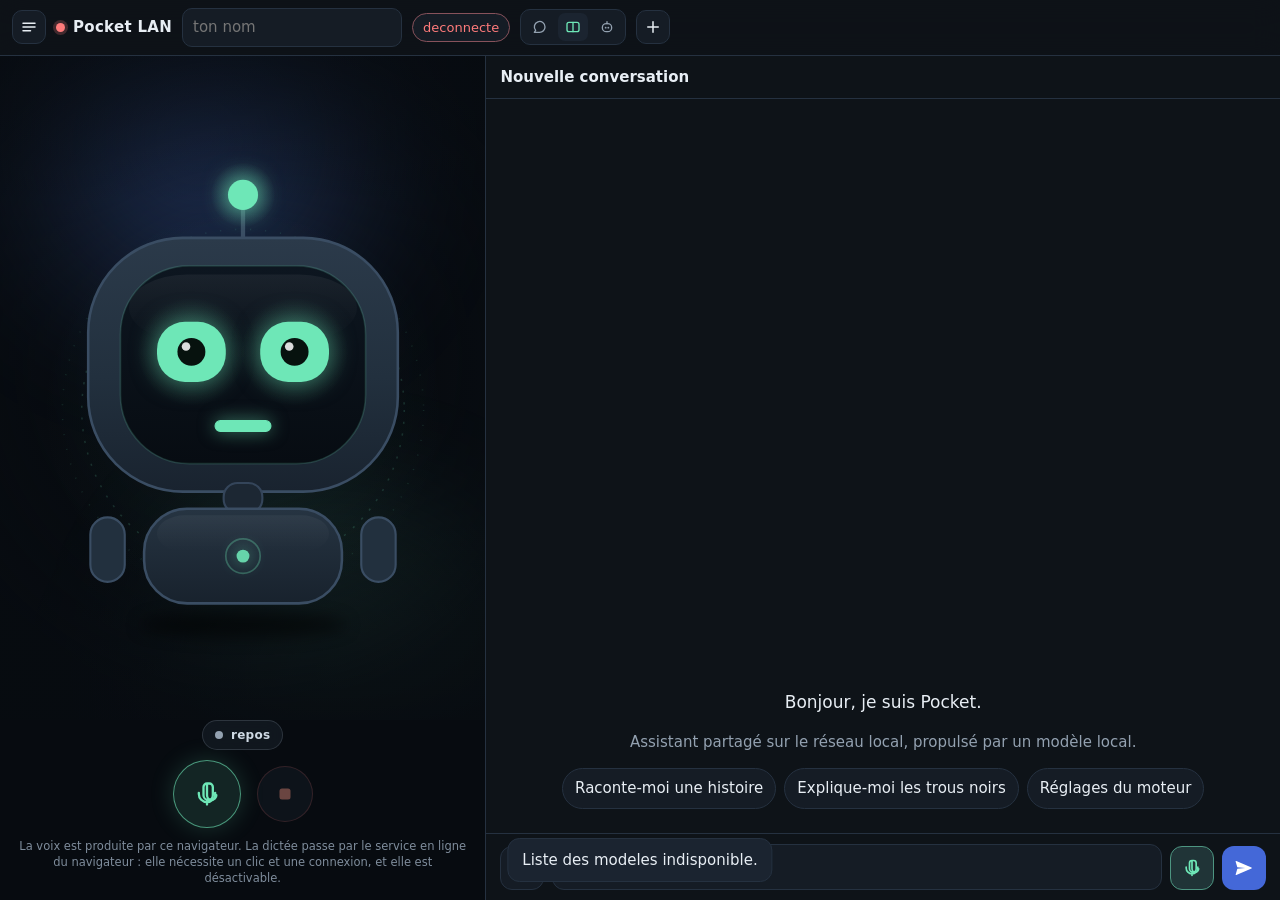
==== commit c76e371c: "Version 0.2.1: Ollama, pieces jointes, avatars et mise a jour simplifiee" ====
--- a/static/index.html
+++ b/static/index.html
@@ -1,197 +1,226 @@
-<!doctype html>
-<html lang="fr">
-<head>
-  <meta charset="utf-8" />
-  <meta name="viewport" content="width=device-width, initial-scale=1" />
-  <meta name="theme-color" content="#0e1318" />
-  <meta name="color-scheme" content="dark" />
-  <link rel="icon" href="data:image/svg+xml,%3Csvg xmlns='http://www.w3.org/2000/svg' viewBox='0 0 64 64'%3E%3Crect x='8' y='14' width='48' height='38' rx='14' fill='%2322303e'/%3E%3Ccircle cx='24' cy='33' r='7' fill='%236ee7b7'/%3E%3Ccircle cx='40' cy='33' r='7' fill='%236ee7b7'/%3E%3C/svg%3E" />
-  <title>Pocket LAN</title>
-  <link rel="stylesheet" href="./css/app.css" />
-  <link rel="stylesheet" href="./css/avatar.css" />
-</head>
-<body>
-  <div id="app">
-    <header class="topbar">
-      <button id="btnSettings" class="icon-btn" aria-label="Ouvrir les reglages et les conversations">
-        <svg viewBox="0 0 24 24" fill="none" stroke="currentColor" stroke-width="2" stroke-linecap="round" aria-hidden="true" focusable="false"><path d="M4 7h16M4 12h16M4 17h10"/></svg>
-      </button>
-      <div class="brand">
-        <span id="engineDot" class="engine-dot busy" title="Serveur"></span>
-        <span>Pocket&nbsp;LAN</span>
-      </div>
-      <input id="userName" class="name-input" maxlength="48" placeholder="ton nom" aria-label="Ton nom dans la salle" />
-      <span id="connectionState" class="conn" title="Etat de la connexion">connecte</span>
-      <div class="view-switch" role="group" aria-label="Mode d'affichage">
-        <button id="viewChat" class="view-btn" data-view="chat" type="button" aria-pressed="false" title="Chat seul">
-          <svg viewBox="0 0 24 24" fill="none" stroke="currentColor" stroke-width="2" stroke-linecap="round" stroke-linejoin="round" aria-hidden="true" focusable="false"><path d="M21 12a8 8 0 01-8 8H5l2-3a8 8 0 1114-5z"/></svg>
-        </button>
-        <button id="viewSplit" class="view-btn is-active" data-view="split" type="button" aria-pressed="true" title="Avatar et chat">
-          <svg viewBox="0 0 24 24" fill="none" stroke="currentColor" stroke-width="2" stroke-linecap="round" aria-hidden="true" focusable="false"><rect x="3" y="5" width="18" height="14" rx="3"/><path d="M12 5v14"/></svg>
-        </button>
-        <button id="viewAvatar" class="view-btn" data-view="avatar" type="button" aria-pressed="false" title="Avatar seul">
-          <svg viewBox="0 0 24 24" fill="none" stroke="currentColor" stroke-width="2" stroke-linecap="round" stroke-linejoin="round" aria-hidden="true" focusable="false"><rect x="5" y="7" width="14" height="12" rx="6"/><circle cx="10" cy="13" r="1.4" fill="currentColor" stroke="none"/><circle cx="14" cy="13" r="1.4" fill="currentColor" stroke="none"/><path d="M12 7V4"/></svg>
-        </button>
-      </div>
-      <button id="btnNew" class="icon-btn" aria-label="Nouvelle conversation">
-        <svg viewBox="0 0 24 24" fill="none" stroke="currentColor" stroke-width="2" stroke-linecap="round" aria-hidden="true" focusable="false"><path d="M12 5v14M5 12h14"/></svg>
-      </button>
-    </header>
-
-    <main class="panes">
-      <section id="avatarPane" class="pane pane-avatar avatar-screen" aria-label="Robot">
-        <div class="avatar-scene">
-          <div class="avatar-veil"></div>
-          <div class="avatar-stage-wrap">
-            <div id="avatarStage" class="avatar-stage" aria-hidden="true"></div>
-          </div>
-        </div>
-        <div class="avatar-hud">
-          <div class="avatar-badges">
-            <span class="avatar-status"><span class="dot" aria-hidden="true"></span><span id="avatarStatusText">repos</span></span>
-            <span id="dictationBadge" class="avatar-badge online" hidden>
-              <span class="dot" aria-hidden="true"></span>micro
-            </span>
-            <span id="queueBadge" class="avatar-badge" hidden>
-              <span class="dot" aria-hidden="true"></span><span id="queueText">file</span>
-            </span>
-          </div>
-          <div id="dictationLine" class="avatar-caption" hidden>
-            <span id="dictationText"></span>
-          </div>
-          <div class="avatar-controls">
-            <button id="btnDictation" class="avatar-btn primary" type="button" aria-pressed="false" aria-label="Dicter un message">
-              <svg viewBox="0 0 24 24" fill="none" stroke="currentColor" stroke-width="2" stroke-linecap="round" stroke-linejoin="round" aria-hidden="true" focusable="false">
-                <path d="M12 3v10a4 4 0 004 4 4 4 0 004-4M12 3a3 3 0 00-3 3v7a4 4 0 008 0V6a3 3 0 00-3-3z"/>
-                <path d="M5 11v1a7 7 0 0014 0v-1M12 18v3"/>
-              </svg>
-            </button>
-            <button id="btnStopSpeaking" class="avatar-btn danger" type="button" aria-label="Arreter la lecture" disabled>
-              <svg viewBox="0 0 24 24" fill="currentColor" aria-hidden="true" focusable="false"><rect x="6.5" y="6.5" width="11" height="11" rx="2.5"/></svg>
-            </button>
-          </div>
-          <p class="avatar-hint">
-            La voix est produite par ce navigateur. La dictée passe par le service en ligne du navigateur :
-            elle nécessite un clic et une connexion, et elle est désactivable.
-          </p>
-        </div>
-      </section>
-
-      <section class="pane pane-chat" aria-label="Chat">
-        <div class="chat-head">
-          <div id="convTitle" class="conv-current-title">Nouvelle conversation</div>
-          <span id="engineChip" class="engine-chip" hidden></span>
-          <div id="usageLine" class="usage-line muted"></div>
-        </div>
-        <div id="messages" class="messages"></div>
-        <div id="empty" class="empty">
-          <div class="empty-title">Bonjour, je suis Pocket.</div>
-          <p class="muted">Assistant partagé sur le réseau local, propulsé par LM Studio.</p>
-          <div class="chips">
-            <button class="chip" data-fill="Raconte-moi une histoire courte.">Raconte-moi une histoire</button>
-            <button class="chip" data-fill="Explique-moi simplement ce que sont les trous noirs.">Explique-moi les trous noirs</button>
-            <button class="chip" data-fill="Quels sont tes réglages actuels ?">Réglages du moteur</button>
-          </div>
-        </div>
-        <button id="jumpDown" class="jump-pill" type="button" hidden>↓ nouveaux messages</button>
-        <div class="composer">
-          <div class="composer-inner">
-            <div class="composer-row">
-              <textarea id="input" rows="1" placeholder="Message…" enterkeyhint="send"></textarea>
-              <button id="btnMic" class="composer-btn" type="button" aria-pressed="false" aria-label="Dicter un message">
-                <svg class="i-mic-on" viewBox="0 0 24 24" fill="none" stroke="currentColor" stroke-width="2" stroke-linecap="round" stroke-linejoin="round" aria-hidden="true" focusable="false"><path d="M12 3v10a4 4 0 004 4 4 4 0 004-4M12 3a3 3 0 00-3 3v7a4 4 0 008 0V6a3 3 0 00-3-3z"/><path d="M5 11v1a7 7 0 0014 0v-1M12 18v3"/></svg>
-                <svg class="i-mic-off" viewBox="0 0 24 24" fill="currentColor" aria-hidden="true" focusable="false" hidden><rect x="6.5" y="6.5" width="11" height="11" rx="2.5"/></svg>
-              </button>
-              <button id="btnStopTts" class="composer-btn" type="button" aria-label="Couper la lecture" hidden>
-                <svg viewBox="0 0 24 24" fill="none" stroke="currentColor" stroke-width="2" stroke-linecap="round" stroke-linejoin="round" aria-hidden="true" focusable="false"><path d="M11 5L6 9H3v6h3l5 4V5z"/><path d="M16 9l5 6M21 9l-5 6"/></svg>
-              </button>
-              <button id="btnSend" class="send-btn" aria-label="Envoyer">
-                <svg class="i-send" viewBox="0 0 24 24" fill="currentColor" aria-hidden="true" focusable="false"><path d="M2.8 20.4l18.2-7.9a.55.55 0 000-1L2.8 3.6a.6.6 0 00-.8.75L4 11l9.5 1L4 13l-2 6.65a.6.6 0 00.8.75z"/></svg>
-                <svg class="i-stop" viewBox="0 0 24 24" fill="currentColor" aria-hidden="true" focusable="false" hidden><rect x="6.5" y="6.5" width="11" height="11" rx="2.5"/></svg>
-              </button>
-            </div>
-          </div>
-        </div>
-      </section>
-    </main>
-
-    <aside id="drawer" class="drawer" aria-label="Conversations et réglages">
-      <div class="drawer-head">
-        <span>Conversations</span>
-        <button id="btnCloseDrawer" class="icon-btn small" aria-label="Fermer">
-          <svg viewBox="0 0 24 24" fill="none" stroke="currentColor" stroke-width="2" stroke-linecap="round" aria-hidden="true" focusable="false"><path d="M6 6l12 12M18 6L6 18"/></svg>
-        </button>
-      </div>
-      <div id="convList" class="conv-list"></div>
-
-      <div class="drawer-section-head">Réglages</div>
-      <div class="drawer-settings">
-        <div class="setting-row">
-          <span>Modele (partagé)</span>
-          <select id="settingModel" class="setting-select"></select>
-        </div>
-        <div class="setting-row">
-          <span>Fenêtre de contexte LM Studio</span>
-          <input id="settingContextLength" class="setting-number" type="number" min="128" max="32768" step="128" />
-        </div>
-        <div class="setting-row">
-          <span>Budget d'historique (tokens)</span>
-          <input id="settingBudget" class="setting-number" type="number" min="120" max="16000" step="100" />
-        </div>
-        <div class="setting-row">
-          <span>Tokens de réponse</span>
-          <input id="settingMaxTokens" class="setting-number" type="number" min="64" max="4096" step="32" />
-        </div>
-        <div class="setting-row">
-          <span>Température</span>
-          <input id="settingTemperature" class="setting-number" type="number" min="0" max="2" step="0.1" />
-        </div>
-        <div class="setting-row">
-          <span>Utiliser le raisonnement si content est vide</span>
-          <button id="settingReasoning" class="setting-toggle" type="button" role="switch" aria-checked="false">désactivé</button>
-        </div>
-        <div class="setting-row">
-          <span>Vocalisation</span>
-          <button id="settingTts" class="setting-toggle" type="button" role="switch" aria-checked="true">activée</button>
-        </div>
-        <div class="setting-row">
-          <span>Micro (dictée en ligne)</span>
-          <button id="settingMic" class="setting-toggle" type="button" role="switch" aria-checked="true">activé</button>
-        </div>
-        <div class="setting-row">
-          <span>Envoi auto après dictée</span>
-          <button id="settingAutoSend" class="setting-toggle" type="button" role="switch" aria-checked="true">activé</button>
-        </div>
-        <div class="setting-row">
-          <span>Voix (navigateur)</span>
-          <select id="settingVoice" class="setting-select"></select>
-        </div>
-        <div class="setting-row">
-          <span>Consigne système (partagée)</span>
-          <textarea id="settingPrompt" class="setting-textarea" rows="4"></textarea>
-        </div>
-        <button id="btnApplyModel" class="primary-btn">Appliquer le modèle</button>
-        <p class="setting-note">
-          Le modèle est partagé : il est unique dans LM Studio, donc le choisir change la réponse de tout le monde.
-          La fenêtre de contexte est appliquée au chargement du modèle, le budget d'historique est appliqué à chaque requête.
-        </p>
-      </div>
-
-      <div class="participants">
-        <div class="participants-head">Dans la salle</div>
-        <ul id="participantList"></ul>
-      </div>
-
-      <div class="drawer-foot">
-        Serveur : <span id="serverInfo" class="mono">-</span> .
-        file d'attente : <span id="gateInfo" class="mono">-</span>
-      </div>
-    </aside>
-
-    <div id="scrim" class="scrim" hidden></div>
-    <div id="toast" class="toast" hidden role="status" aria-live="polite"></div>
-  </div>
-
-  <script type="module" src="./js/client.js"></script>
-</body>
-</html>
+<!doctype html>
+<html lang="fr">
+<head>
+  <meta charset="utf-8" />
+  <meta name="viewport" content="width=device-width, initial-scale=1" />
+  <meta name="theme-color" content="#0e1318" />
+  <meta name="color-scheme" content="dark" />
+  <link rel="icon" href="data:image/svg+xml,%3Csvg xmlns='http://www.w3.org/2000/svg' viewBox='0 0 64 64'%3E%3Crect x='8' y='14' width='48' height='38' rx='14' fill='%2322303e'/%3E%3Ccircle cx='24' cy='33' r='7' fill='%236ee7b7'/%3E%3Ccircle cx='40' cy='33' r='7' fill='%236ee7b7'/%3E%3C/svg%3E" />
+  <title>Pocket LAN</title>
+  <link rel="stylesheet" href="./css/app.css" />
+  <link rel="stylesheet" href="./css/avatar.css" />
+</head>
+<body>
+  <div id="app">
+    <header class="topbar">
+      <button id="btnSettings" class="icon-btn" aria-label="Ouvrir les reglages et les conversations">
+        <svg viewBox="0 0 24 24" fill="none" stroke="currentColor" stroke-width="2" stroke-linecap="round" aria-hidden="true" focusable="false"><path d="M4 7h16M4 12h16M4 17h10"/></svg>
+      </button>
+      <div class="brand">
+        <span id="engineDot" class="engine-dot busy" title="Serveur"></span>
+        <span>Pocket&nbsp;LAN</span>
+      </div>
+      <input id="userName" class="name-input" maxlength="48" placeholder="ton nom" aria-label="Ton nom dans la salle" />
+      <span id="connectionState" class="conn" title="Etat de la connexion">connecte</span>
+      <div class="view-switch" role="group" aria-label="Mode d'affichage">
+        <button id="viewChat" class="view-btn" data-view="chat" type="button" aria-pressed="false" title="Chat seul">
+          <svg viewBox="0 0 24 24" fill="none" stroke="currentColor" stroke-width="2" stroke-linecap="round" stroke-linejoin="round" aria-hidden="true" focusable="false"><path d="M21 12a8 8 0 01-8 8H5l2-3a8 8 0 1114-5z"/></svg>
+        </button>
+        <button id="viewSplit" class="view-btn is-active" data-view="split" type="button" aria-pressed="true" title="Avatar et chat">
+          <svg viewBox="0 0 24 24" fill="none" stroke="currentColor" stroke-width="2" stroke-linecap="round" aria-hidden="true" focusable="false"><rect x="3" y="5" width="18" height="14" rx="3"/><path d="M12 5v14"/></svg>
+        </button>
+        <button id="viewAvatar" class="view-btn" data-view="avatar" type="button" aria-pressed="false" title="Avatar seul">
+          <svg viewBox="0 0 24 24" fill="none" stroke="currentColor" stroke-width="2" stroke-linecap="round" stroke-linejoin="round" aria-hidden="true" focusable="false"><rect x="5" y="7" width="14" height="12" rx="6"/><circle cx="10" cy="13" r="1.4" fill="currentColor" stroke="none"/><circle cx="14" cy="13" r="1.4" fill="currentColor" stroke="none"/><path d="M12 7V4"/></svg>
+        </button>
+      </div>
+      <button id="btnNew" class="icon-btn" aria-label="Nouvelle conversation">
+        <svg viewBox="0 0 24 24" fill="none" stroke="currentColor" stroke-width="2" stroke-linecap="round" aria-hidden="true" focusable="false"><path d="M12 5v14M5 12h14"/></svg>
+      </button>
+    </header>
+
+    <div id="updateBanner" class="update-banner" hidden role="status" aria-live="polite">
+      <div class="update-text" id="updateText"></div>
+      <div class="update-actions">
+        <button id="btnUpdateApply" class="primary-btn" type="button" hidden>Mettre à jour</button>
+        <button id="btnUpdateDetails" class="secondary-btn" type="button" hidden>Détails</button>
+      </div>
+    </div>
+
+    <main class="panes">
+      <section id="avatarPane" class="pane pane-avatar avatar-screen" aria-label="Robot">
+        <div class="avatar-scene">
+          <div class="avatar-veil"></div>
+          <div class="avatar-stage-wrap">
+            <div id="avatarStage" class="avatar-stage" aria-hidden="true"></div>
+          </div>
+        </div>
+        <div class="avatar-hud">
+          <div class="avatar-badges">
+            <span class="avatar-status"><span class="dot" aria-hidden="true"></span><span id="avatarStatusText">repos</span></span>
+            <span id="dictationBadge" class="avatar-badge online" hidden>
+              <span class="dot" aria-hidden="true"></span>micro
+            </span>
+            <span id="queueBadge" class="avatar-badge" hidden>
+              <span class="dot" aria-hidden="true"></span><span id="queueText">file</span>
+            </span>
+          </div>
+          <div id="dictationLine" class="avatar-caption" hidden>
+            <span id="dictationText"></span>
+          </div>
+          <div class="avatar-controls">
+            <button id="btnDictation" class="avatar-btn primary" type="button" aria-pressed="false" aria-label="Dicter un message">
+              <svg viewBox="0 0 24 24" fill="none" stroke="currentColor" stroke-width="2" stroke-linecap="round" stroke-linejoin="round" aria-hidden="true" focusable="false">
+                <path d="M12 3v10a4 4 0 004 4 4 4 0 004-4M12 3a3 3 0 00-3 3v7a4 4 0 008 0V6a3 3 0 00-3-3z"/>
+                <path d="M5 11v1a7 7 0 0014 0v-1M12 18v3"/>
+              </svg>
+            </button>
+            <button id="btnStopSpeaking" class="avatar-btn danger" type="button" aria-label="Arreter la lecture" disabled>
+              <svg viewBox="0 0 24 24" fill="currentColor" aria-hidden="true" focusable="false"><rect x="6.5" y="6.5" width="11" height="11" rx="2.5"/></svg>
+            </button>
+          </div>
+          <p class="avatar-hint">
+            La voix est produite par ce navigateur. La dictée passe par le service en ligne du navigateur :
+            elle nécessite un clic et une connexion, et elle est désactivable.
+          </p>
+        </div>
+      </section>
+
+      <section class="pane pane-chat" aria-label="Chat">
+        <div class="chat-head">
+          <div id="convTitle" class="conv-current-title">Nouvelle conversation</div>
+          <span id="engineChip" class="engine-chip" hidden></span>
+          <div id="usageLine" class="usage-line muted"></div>
+        </div>
+        <div id="messages" class="messages"></div>
+        <div id="empty" class="empty">
+          <div class="empty-title">Bonjour, je suis Pocket.</div>
+          <p class="muted">Assistant partagé sur le réseau local, propulsé par un modèle local.</p>
+          <div class="chips">
+            <button class="chip" data-fill="Raconte-moi une histoire courte.">Raconte-moi une histoire</button>
+            <button class="chip" data-fill="Explique-moi simplement ce que sont les trous noirs.">Explique-moi les trous noirs</button>
+            <button class="chip" data-fill="Quels sont tes réglages actuels ?">Réglages du moteur</button>
+          </div>
+        </div>
+        <button id="jumpDown" class="jump-pill" type="button" hidden>↓ nouveaux messages</button>
+        <div class="composer">
+          <div class="composer-inner">
+            <div class="composer-row">
+              <div class="attach-wrap">
+                <button id="btnAttach" class="composer-btn" type="button" aria-label="Ajouter un fichier" aria-haspopup="menu" aria-expanded="false">
+                  <svg viewBox="0 0 24 24" fill="none" stroke="currentColor" stroke-width="2" stroke-linecap="round" stroke-linejoin="round" aria-hidden="true" focusable="false"><path d="M21.4 11.6l-8.5 8.5a5.5 5.5 0 01-7.8-7.8l8.9-8.9a3.7 3.7 0 015.2 5.2l-8.9 8.9a1.8 1.8 0 01-2.6-2.6l8.2-8.2"/></svg>
+                </button>
+                <div id="attachMenu" class="attach-menu" role="menu" hidden>
+                  <button type="button" role="menuitem" data-attach="file">
+                    <span aria-hidden="true">📄</span> Fichier · txt, PDF
+                  </button>
+                  <button type="button" role="menuitem" data-attach="image">
+                    <span aria-hidden="true">🖼️</span> Image du répertoire
+                  </button>
+                  <button type="button" role="menuitem" data-attach="camera">
+                    <span aria-hidden="true">📷</span> Prendre une photo
+                  </button>
+                </div>
+                <input id="fileInput" type="file" accept=".txt,.md,.markdown,.csv,.json,.log,application/pdf,text/plain,text/markdown,text/csv" multiple hidden />
+                <input id="imageInput" type="file" accept="image/*" multiple hidden />
+                <input id="cameraInput" type="file" accept="image/*" capture="environment" hidden />
+              </div>
+              <textarea id="input" rows="1" placeholder="Message…" enterkeyhint="send"></textarea>
+              <button id="btnMic" class="composer-btn" type="button" aria-pressed="false" aria-label="Dicter un message">
+                <svg class="i-mic-on" viewBox="0 0 24 24" fill="none" stroke="currentColor" stroke-width="2" stroke-linecap="round" stroke-linejoin="round" aria-hidden="true" focusable="false"><path d="M12 3v10a4 4 0 004 4 4 4 0 004-4M12 3a3 3 0 00-3 3v7a4 4 0 008 0V6a3 3 0 00-3-3z"/><path d="M5 11v1a7 7 0 0014 0v-1M12 18v3"/></svg>
+                <svg class="i-mic-off" viewBox="0 0 24 24" fill="currentColor" aria-hidden="true" focusable="false" hidden><rect x="6.5" y="6.5" width="11" height="11" rx="2.5"/></svg>
+              </button>
+              <button id="btnStopTts" class="composer-btn" type="button" aria-label="Couper la lecture" hidden>
+                <svg viewBox="0 0 24 24" fill="none" stroke="currentColor" stroke-width="2" stroke-linecap="round" stroke-linejoin="round" aria-hidden="true" focusable="false"><path d="M11 5L6 9H3v6h3l5 4V5z"/><path d="M16 9l5 6M21 9l-5 6"/></svg>
+              </button>
+              <button id="btnSend" class="send-btn" aria-label="Envoyer">
+                <svg class="i-send" viewBox="0 0 24 24" fill="currentColor" aria-hidden="true" focusable="false"><path d="M2.8 20.4l18.2-7.9a.55.55 0 000-1L2.8 3.6a.6.6 0 00-.8.75L4 11l9.5 1L4 13l-2 6.65a.6.6 0 00.8.75z"/></svg>
+                <svg class="i-stop" viewBox="0 0 24 24" fill="currentColor" aria-hidden="true" focusable="false" hidden><rect x="6.5" y="6.5" width="11" height="11" rx="2.5"/></svg>
+              </button>
+            </div>
+            <div id="attachPreview" class="attach-preview" hidden aria-live="polite"></div>
+          </div>
+        </div>
+      </section>
+    </main>
+
+    <aside id="drawer" class="drawer" aria-label="Conversations et réglages">
+      <div class="drawer-head">
+        <span>Conversations</span>
+        <button id="btnCloseDrawer" class="icon-btn small" aria-label="Fermer">
+          <svg viewBox="0 0 24 24" fill="none" stroke="currentColor" stroke-width="2" stroke-linecap="round" aria-hidden="true" focusable="false"><path d="M6 6l12 12M18 6L6 18"/></svg>
+        </button>
+      </div>
+      <div id="convList" class="conv-list"></div>
+
+      <div class="drawer-section-head">Réglages</div>
+      <div class="drawer-settings">
+        <div class="setting-row">
+          <span>Modele (partagé)</span>
+          <select id="settingModel" class="setting-select"></select>
+        </div>
+        <div class="setting-row">
+          <span>Backend (partagé)</span>
+          <select id="settingBackend" class="setting-select">
+            <option value="lms">LM Studio</option>
+            <option value="ollama">Ollama</option>
+          </select>
+        </div>
+        <div class="setting-row" id="rowOllamaUrl">
+          <span>URL Ollama</span>
+          <input id="settingOllamaUrl" class="setting-text" type="text" placeholder="http://127.0.0.1:11434" />
+        </div>
+        <div class="setting-row">
+          <span>Budget d'historique (tokens)</span>
+          <input id="settingBudget" class="setting-number" type="number" min="120" max="16000" step="100" />
+        </div>
+        <div class="setting-row">
+          <span>Vocalisation</span>
+          <button id="settingTts" class="setting-toggle" type="button" role="switch" aria-checked="true">activée</button>
+        </div>
+        <div class="setting-row">
+          <span>Micro (dictée en ligne)</span>
+          <button id="settingMic" class="setting-toggle" type="button" role="switch" aria-checked="true">activé</button>
+        </div>
+        <div class="setting-row">
+          <span>Envoi auto après dictée</span>
+          <button id="settingAutoSend" class="setting-toggle" type="button" role="switch" aria-checked="true">activé</button>
+        </div>
+        <div class="setting-row">
+          <span>Avatar</span>
+          <select id="settingAvatar" class="setting-select">
+            <option value="pocket">Pocket</option>
+            <option value="nova">Nova · la curieuse</option>
+            <option value="iris">Iris · la lucide</option>
+          </select>
+        </div>
+        <div class="setting-row">
+          <span id="settingVoiceLabel">Voix (navigateur)</span>
+          <select id="settingVoice" class="setting-select"></select>
+        </div>
+        <button id="btnApplyModel" class="primary-btn">Appliquer le modèle</button>
+        <p class="setting-note">
+          Le modèle est partagé : le choisir change la réponse de tout le monde.
+          LM Studio et Ollama utilisent la même API compatible ; seul le backend et l'URL changent.
+          Le budget d'historique est appliqué à chaque requête.
+          Les images jointes nécessitent un modèle vision ; les PDF scannés sans texte ne peuvent pas être lus.
+        </p>
+      </div>
+
+      <div class="participants">
+        <div class="participants-head">Dans la salle</div>
+        <ul id="participantList"></ul>
+      </div>
+
+      <div class="drawer-foot">
+        Serveur : <span id="serverInfo" class="mono">-</span> .
+        file d'attente : <span id="gateInfo" class="mono">-</span>
+      </div>
+    </aside>
+
+    <div id="scrim" class="scrim" hidden></div>
+    <div id="toast" class="toast" hidden role="status" aria-live="polite"></div>
+  </div>
+
+  <script type="module" src="./js/client.js"></script>
+</body>
+</html>
--- a/static/css/app.css
+++ b/static/css/app.css
@@ -1,650 +1,802 @@
-/* =====================================================================
-   Pocket LAN : interface PC en deux volets (avatar a gauche, chat a droite).
-   La feuille avatar.css est autonome : elle fournit la scene et l'avatar.
-   ===================================================================== */
-
-:root {
-  color-scheme: dark;
-  --bg: #0e1318;
-  --surface: #151c25;
-  --surface-2: #1b2430;
-  --line: #253140;
-  --text: #e8eef4;
-  --muted: #93a1b0;
-  --accent: #5b8cff;
-  --accent-deep: #4468d8;
-  --mint: #6ee7b7;
-  --danger: #ff7b7b;
-  --warn: #f2c14e;
-  --radius: 18px;
-}
-
-* { box-sizing: border-box; }
-[hidden] { display: none !important; }
-
-html, body { height: 100%; }
-
-body {
-  margin: 0;
-  background: var(--bg);
-  color: var(--text);
-  font: 15px/1.5 system-ui, -apple-system, "Segoe UI", Roboto, sans-serif;
-  overflow: hidden;
-}
-
-#app {
-  display: flex;
-  flex-direction: column;
-  height: 100dvh;
-}
-
-@supports not (height: 100dvh) {
-  #app { height: 100vh; }
-}
-
-.muted { color: var(--muted); }
-.mono { font-family: ui-monospace, "Cascadia Mono", Consolas, monospace; font-size: 13px; }
-
-button:focus-visible,
-input:focus-visible,
-select:focus-visible,
-textarea:focus-visible {
-  outline: 2px solid var(--accent);
-  outline-offset: 2px;
-}
-
-.messages, .drawer { scrollbar-width: thin; scrollbar-color: var(--line) transparent; }
-.messages::-webkit-scrollbar, .drawer::-webkit-scrollbar { width: 8px; }
-.messages::-webkit-scrollbar-thumb, .drawer::-webkit-scrollbar-thumb { background: var(--line); border-radius: 4px; }
-
-/* ---------- Barre superieure ---------- */
-
-.topbar {
-  display: flex;
-  align-items: center;
-  gap: 10px;
-  padding: 8px 12px;
-  background: color-mix(in srgb, var(--bg) 84%, transparent);
-  backdrop-filter: blur(14px);
-  border-bottom: 1px solid var(--line);
-  position: relative;
-  z-index: 8;
-}
-
-.brand {
-  display: flex;
-  align-items: center;
-  gap: 8px;
-  font-weight: 600;
-  letter-spacing: 0.02em;
-}
-
-.engine-dot {
-  width: 9px;
-  height: 9px;
-  border-radius: 50%;
-  background: var(--warn);
-  box-shadow: 0 0 0 3px color-mix(in srgb, var(--warn) 22%, transparent);
-}
-
-.engine-dot.ok { background: var(--mint); box-shadow: 0 0 0 3px color-mix(in srgb, var(--mint) 20%, transparent); }
-.engine-dot.busy { background: var(--accent); box-shadow: 0 0 0 3px color-mix(in srgb, var(--accent) 22%, transparent); }
-.engine-dot.err { background: var(--danger); box-shadow: 0 0 0 3px color-mix(in srgb, var(--danger) 22%, transparent); }
-
-.name-input {
-  flex: 1 1 auto;
-  max-width: 220px;
-  background: var(--surface);
-  border: 1px solid var(--line);
-  border-radius: 10px;
-  color: var(--text);
-  padding: 7px 10px;
-  font: inherit;
-}
-
-.name-input:focus { outline: none; border-color: var(--accent); }
-
-.conn {
-  color: var(--muted);
-  font-size: 13px;
-  padding: 4px 10px;
-  border: 1px solid var(--line);
-  border-radius: 999px;
-  background: var(--surface);
-}
-
-.conn.off { color: var(--danger); border-color: color-mix(in srgb, var(--danger) 45%, var(--line)); }
-
-.icon-btn {
-  display: inline-flex;
-  align-items: center;
-  justify-content: center;
-  width: 34px;
-  height: 34px;
-  border: 1px solid var(--line);
-  border-radius: 10px;
-  background: var(--surface);
-  color: var(--text);
-  cursor: pointer;
-}
-
-.icon-btn:hover { border-color: var(--accent); }
-.icon-btn.small { width: 28px; height: 28px; }
-.icon-btn svg { width: 18px; height: 18px; }
-
-/* Bascule du mode d'affichage : chat seul / les deux volets / avatar seul. */
-.view-switch {
-  display: inline-flex;
-  gap: 4px;
-  padding: 3px;
-  border: 1px solid var(--line);
-  border-radius: 10px;
-  background: var(--surface);
-}
-
-.view-btn {
-  display: inline-flex;
-  align-items: center;
-  justify-content: center;
-  width: 30px;
-  height: 28px;
-  border: none;
-  border-radius: 7px;
-  background: transparent;
-  color: var(--muted);
-  cursor: pointer;
-}
-
-.view-btn:hover { color: var(--text); }
-
-.view-btn.is-active {
-  background: var(--surface-2);
-  color: var(--mint);
-}
-
-.view-btn svg { width: 16px; height: 16px; }
-
-/* ---------- Deux volets ---------- */
-
-.panes {
-  flex: 1 1 auto;
-  display: grid;
-  grid-template-columns: minmax(320px, 38%) 1fr;
-  min-height: 0;
-}
-
-.pane { min-height: 0; display: flex; flex-direction: column; }
-
-.pane-avatar {
-  position: relative;
-  border-right: 1px solid var(--line);
-  background: #070b10;
-  overflow: hidden;
-  display: flex;
-  flex-direction: column;
-}
-
-.pane-chat {
-  position: relative;
-  background: var(--bg);
-}
-
-/* Modes d'affichage : chat seul ou avatar seul prennent toute la largeur. */
-#app[data-view="chat"] .panes,
-#app[data-view="avatar"] .panes { grid-template-columns: 1fr; }
-
-#app[data-view="chat"] .pane-avatar,
-#app[data-view="avatar"] .pane-chat { display: none; }
-
-/* L'avatar a sa propre feuille : on reprend seulement la place dans le volet. */
-.pane-avatar .avatar-scene { flex: 1 1 auto; }
-.pane-avatar .avatar-stage { width: min(100%, 430px); }
-
-/* ---------- Chat ---------- */
-
-.chat-head {
-  padding: 10px 14px;
-  border-bottom: 1px solid var(--line);
-  display: flex;
-  align-items: baseline;
-  justify-content: space-between;
-  gap: 10px;
-}
-
-.conv-current-title { font-weight: 600; }
-
-.usage-line { font-size: 13px; }
-
-.engine-chip {
-  flex: none;
-  font-size: 12px;
-  color: var(--warn);
-  padding: 3px 10px;
-  border: 1px solid color-mix(in srgb, var(--warn) 40%, var(--line));
-  border-radius: 999px;
-  background: color-mix(in srgb, var(--warn) 8%, transparent);
-}
-
-.messages {
-  flex: 1 1 auto;
-  min-height: 0;
-  overflow-y: auto;
-  padding: 14px;
-  display: flex;
-  flex-direction: column;
-  gap: 10px;
-}
-
-.msg {
-  display: flex;
-  flex-direction: column;
-  animation: msgIn 0.18s ease-out;
-}
-
-.msg.user { align-items: flex-end; }
-
-@keyframes msgIn {
-  from { opacity: 0; transform: translateY(6px); }
-  to { opacity: 1; transform: none; }
-}
-
-/* Actions au survol : horodatage discret + copie. */
-.msg-actions {
-  display: none;
-  margin-top: 4px;
-  gap: 8px;
-  align-items: center;
-}
-
-.msg:hover .msg-actions,
-.msg:focus-within .msg-actions { display: flex; }
-
-.msg-time { font-size: 11.5px; }
-
-.msg-copy {
-  display: inline-flex;
-  border: none;
-  background: transparent;
-  color: var(--muted);
-  cursor: pointer;
-  padding: 2px;
-}
-
-.msg-copy:hover { color: var(--text); }
-.msg-copy svg { width: 14px; height: 14px; }
-
-/* Bulle "en train d'ecrire" : trois points qui rebondissent. */
-.typing-bubble { display: flex; gap: 5px; align-items: center; }
-
-.typing-dot {
-  width: 7px;
-  height: 7px;
-  border-radius: 50%;
-  background: var(--muted);
-  animation: typingBounce 1s ease-in-out infinite;
-}
-
-.typing-dot:nth-child(2) { animation-delay: 0.15s; }
-.typing-dot:nth-child(3) { animation-delay: 0.3s; }
-
-@keyframes typingBounce {
-  0%, 100% { transform: translateY(0); opacity: 0.5; }
-  50% { transform: translateY(-4px); opacity: 1; }
-}
-
-.bubble {
-  max-width: min(72ch, 100%);
-  padding: 10px 14px;
-  border-radius: var(--radius);
-  background: var(--surface);
-  border: 1px solid var(--line);
-  white-space: pre-wrap;
-  word-break: break-word;
-}
-
-.msg.user .bubble { background: color-mix(in srgb, var(--accent) 18%, var(--surface)); }
-
-.reasoning {
-  display: block;
-  margin-top: 6px;
-  font-size: 13px;
-  color: var(--muted);
-  font-style: italic;
-}
-
-.bubble.error {
-  display: flex;
-  align-items: center;
-  gap: 10px;
-  border-color: color-mix(in srgb, var(--danger) 40%, var(--line));
-  color: var(--danger);
-}
-
-.retry-btn {
-  margin-left: auto;
-  flex: none;
-  border: 1px solid color-mix(in srgb, var(--danger) 50%, var(--line));
-  background: transparent;
-  color: var(--danger);
-  border-radius: 999px;
-  padding: 4px 10px;
-  font-size: 12px;
-  cursor: pointer;
-}
-
-.retry-btn:hover { background: color-mix(in srgb, var(--danger) 12%, transparent); }
-
-.empty {
-  padding: 24px 14px;
-  text-align: center;
-  color: var(--muted);
-}
-
-.empty-title { font-size: 17px; color: var(--text); margin-bottom: 6px; }
-
-.chips { display: flex; flex-wrap: wrap; gap: 8px; justify-content: center; }
-
-.chip {
-  border: 1px solid var(--line);
-  background: var(--surface);
-  color: var(--text);
-  border-radius: 999px;
-  padding: 8px 12px;
-  cursor: pointer;
-  font: inherit;
-}
-
-.chip { transition: transform 0.12s ease, border-color 0.15s ease; }
-
-.chip:hover { border-color: var(--accent); transform: translateY(-1px); }
-
-.chip:active { transform: none; }
-
-.composer { padding: 10px 14px; border-top: 1px solid var(--line); }
-
-.composer-row { display: flex; gap: 8px; align-items: flex-end; }
-
-#input {
-  flex: 1 1 auto;
-  min-height: 44px;
-  max-height: 140px;
-  resize: none;
-  background: var(--surface);
-  border: 1px solid var(--line);
-  border-radius: 12px;
-  color: var(--text);
-  padding: 11px 12px;
-  font: inherit;
-}
-
-#input:focus { outline: none; border-color: var(--accent); }
-
-.send-btn {
-  display: inline-flex;
-  align-items: center;
-  justify-content: center;
-  width: 44px;
-  height: 44px;
-  border: none;
-  border-radius: 12px;
-  background: var(--accent-deep);
-  color: #fff;
-  cursor: pointer;
-}
-
-.send-btn:disabled { opacity: 0.5; cursor: not-allowed; }
-.send-btn svg { width: 20px; height: 20px; }
-
-/* Pendant la generation : le bouton envoyer devient un stop qui pulse. */
-.send-btn.is-busy {
-  background: var(--danger);
-  animation: sendPulse 1.3s ease-in-out infinite;
-}
-
-@keyframes sendPulse {
-  0%, 100% { box-shadow: 0 0 0 0 color-mix(in srgb, var(--danger) 45%, transparent); }
-  50% { box-shadow: 0 0 0 6px transparent; }
-}
-
-/* Boutons du composer : micro (rec/stop) et coupure de lecture. */
-.composer-btn {
-  display: inline-flex;
-  align-items: center;
-  justify-content: center;
-  width: 44px;
-  height: 44px;
-  flex: none;
-  border: 1px solid var(--line);
-  border-radius: 12px;
-  background: var(--surface);
-  color: var(--text);
-  cursor: pointer;
-}
-
-.composer-btn:hover { border-color: var(--accent); }
-
-.composer-btn.is-active {
-  border-color: color-mix(in srgb, var(--mint) 55%, var(--line));
-  background: color-mix(in srgb, var(--mint) 12%, var(--surface));
-  color: var(--mint);
-}
-
-.composer-btn[disabled] { opacity: 0.4; cursor: not-allowed; }
-.composer-btn svg { width: 20px; height: 20px; }
-
-/* Pillier "nouveaux messages" quand l'utilisateur est reste plus haut. */
-.jump-pill {
-  position: absolute;
-  bottom: 86px;
-  left: 50%;
-  transform: translateX(-50%);
-  z-index: 5;
-  border: 1px solid var(--line);
-  background: var(--surface-2);
-  color: var(--text);
-  border-radius: 999px;
-  padding: 6px 14px;
-  font-size: 13px;
-  cursor: pointer;
-  box-shadow: 0 4px 14px rgba(0, 0, 0, 0.35);
-}
-
-.jump-pill:hover { border-color: var(--accent); }
-
-/* ---------- Volets lateraux : reglages et conversations ---------- */
-
-.drawer {
-  position: fixed;
-  top: 0;
-  right: 0;
-  width: min(380px, 92vw);
-  height: 100%;
-  background: var(--surface);
-  border-left: 1px solid var(--line);
-  transform: translateX(100%);
-  transition: transform 0.22s ease;
-  display: flex;
-  flex-direction: column;
-  z-index: 20;
-  overflow-y: auto;
-}
-
-.drawer.is-open { transform: translateX(0); }
-
-.drawer-head {
-  display: flex;
-  align-items: center;
-  justify-content: space-between;
-  padding: 12px 14px;
-  border-bottom: 1px solid var(--line);
-  font-weight: 600;
-}
-
-.conv-list { display: flex; flex-direction: column; gap: 6px; padding: 10px 14px; }
-
-.conv-item {
-  display: flex;
-  align-items: center;
-  gap: 8px;
-  padding: 9px 10px;
-  border: 1px solid var(--line);
-  border-radius: 12px;
-  background: var(--surface-2);
-  cursor: pointer;
-}
-
-.conv-item.is-active { border-color: var(--accent); }
-
-.conv-text { flex: 1; min-width: 0; }
-
-.conv-title { font-size: 14px; overflow: hidden; text-overflow: ellipsis; white-space: nowrap; }
-.conv-sub { font-size: 12px; color: var(--muted); }
-
-.conv-del {
-  border: none;
-  background: transparent;
-  color: var(--muted);
-  cursor: pointer;
-  padding: 4px;
-}
-
-.conv-del:hover { color: var(--danger); }
-.conv-del svg { width: 18px; height: 18px; }
-
-.drawer-settings { padding: 10px 14px; border-top: 1px solid var(--line); display: flex; flex-direction: column; gap: 10px; }
-
-.setting-row { display: flex; align-items: center; justify-content: space-between; gap: 10px; }
-
-.setting-row > span { font-size: 13px; color: var(--muted); flex: 1 1 auto; }
-
-.setting-toggle {
-  border: 1px solid var(--line);
-  background: var(--surface-2);
-  color: var(--text);
-  border-radius: 999px;
-  padding: 6px 12px;
-  cursor: pointer;
-  font: inherit;
-}
-
-.setting-toggle[aria-checked="true"] { border-color: var(--mint); color: var(--mint); }
-
-.setting-select, .setting-number, .setting-textarea {
-  background: var(--surface-2);
-  border: 1px solid var(--line);
-  border-radius: 10px;
-  color: var(--text);
-  padding: 7px 10px;
-  font: inherit;
-}
-
-.setting-number { width: 120px; }
-.setting-select { min-width: 180px; }
-.setting-textarea { width: 100%; resize: vertical; }
-
-.primary-btn {
-  border: 1px solid var(--accent-deep);
-  background: color-mix(in srgb, var(--accent) 16%, var(--surface-2));
-  color: var(--text);
-  border-radius: 12px;
-  padding: 10px 12px;
-  cursor: pointer;
-  font: inherit;
-}
-
-.primary-btn:hover { border-color: var(--accent); }
-
-.setting-note { font-size: 12px; color: var(--muted); margin: 0; }
-.setting-note.is-warn { color: var(--warn); }
-
-.drawer-section-head {
-  padding: 12px 14px 0;
-  font-size: 13px;
-  color: var(--muted);
-}
-
-.participants { padding: 10px 14px; border-top: 1px solid var(--line); }
-
-.participants-head { font-size: 13px; color: var(--muted); margin-bottom: 6px; }
-
-.participants ul { list-style: none; margin: 0; padding: 0; display: flex; flex-direction: column; gap: 6px; }
-
-.participant {
-  display: flex;
-  align-items: center;
-  gap: 8px;
-  font-size: 13px;
-}
-
-.participant .dot {
-  width: 8px;
-  height: 8px;
-  border-radius: 50%;
-  background: var(--muted);
-}
-
-.participant.thinking .dot { background: var(--accent); }
-.participant.speaking .dot { background: var(--mint); }
-.participant.listening .dot { background: var(--warn); }
-.participant.error .dot { background: var(--danger); }
-
-.drawer-foot {
-  margin-top: auto;
-  padding: 12px 14px;
-  border-top: 1px solid var(--line);
-  font-size: 12px;
-  color: var(--muted);
-}
-
-.scrim {
-  position: fixed;
-  inset: 0;
-  background: rgba(4, 8, 12, 0.55);
-  z-index: 19;
-}
-
-.toast {
-  position: fixed;
-  left: 50%;
-  bottom: 18px;
-  transform: translateX(-50%);
-  background: var(--surface-2);
-  border: 1px solid var(--line);
-  border-radius: 12px;
-  padding: 10px 14px;
-  max-width: min(560px, 92vw);
-  z-index: 30;
-}
-
-.toast:not([hidden]) { animation: toastIn 0.2s ease-out; }
-
-@keyframes toastIn {
-  from { opacity: 0; transform: translateX(-50%) translateY(10px); }
-  to { opacity: 1; transform: translateX(-50%); }
-}
-
-/* Le HUD de l'avatar est defini dans avatar.css : rien n'est redefini ici. */
-
-/* Petit ecran : les volets s'empilent. */
-@media (max-width: 820px) {
-  .panes { grid-template-columns: 1fr; grid-template-rows: minmax(220px, 40%) 1fr; }
-  #app[data-view="chat"] .panes,
-  #app[data-view="avatar"] .panes { grid-template-rows: 1fr; }
-  .pane-avatar { border-right: none; border-bottom: 1px solid var(--line); }
-
-  /* La barre superieure doit tenir : on resserre nom et pastille. */
-  .name-input { max-width: 140px; min-width: 96px; }
-  .conn { padding: 4px 7px; font-size: 12px; }
-  .view-btn { width: 26px; }
-
-  /* Le bloc de bienvenue peut se comprimer sans pousser le composer hors ecran. */
-  .empty { min-height: 0; overflow-y: auto; }
-}
-
-/* Mouvement reduit : pas d'animations d'apparition ni de pulses. */
-@media (prefers-reduced-motion: reduce) {
-  .msg,
-  .typing-dot,
-  .send-btn.is-busy,
-  .toast:not([hidden]) { animation: none; }
-}
+/* =====================================================================
+   Pocket LAN : interface PC en deux volets (avatar a gauche, chat a droite).
+   La feuille avatar.css est autonome : elle fournit la scene et l'avatar.
+   ===================================================================== */
+
+:root {
+  color-scheme: dark;
+  --bg: #0e1318;
+  --surface: #151c25;
+  --surface-2: #1b2430;
+  --line: #253140;
+  --text: #e8eef4;
+  --muted: #93a1b0;
+  --accent: #5b8cff;
+  --accent-deep: #4468d8;
+  --mint: #6ee7b7;
+  --danger: #ff7b7b;
+  --warn: #f2c14e;
+  --radius: 18px;
+}
+
+* { box-sizing: border-box; }
+[hidden] { display: none !important; }
+
+html, body { height: 100%; }
+
+body {
+  margin: 0;
+  background: var(--bg);
+  color: var(--text);
+  font: 15px/1.5 system-ui, -apple-system, "Segoe UI", Roboto, sans-serif;
+  overflow: hidden;
+}
+
+#app {
+  display: flex;
+  flex-direction: column;
+  height: 100dvh;
+}
+
+@supports not (height: 100dvh) {
+  #app { height: 100vh; }
+}
+
+.muted { color: var(--muted); }
+.mono { font-family: ui-monospace, "Cascadia Mono", Consolas, monospace; font-size: 13px; }
+
+button:focus-visible,
+input:focus-visible,
+select:focus-visible,
+textarea:focus-visible {
+  outline: 2px solid var(--accent);
+  outline-offset: 2px;
+}
+
+.messages, .drawer { scrollbar-width: thin; scrollbar-color: var(--line) transparent; }
+.messages::-webkit-scrollbar, .drawer::-webkit-scrollbar { width: 8px; }
+.messages::-webkit-scrollbar-thumb, .drawer::-webkit-scrollbar-thumb { background: var(--line); border-radius: 4px; }
+
+/* ---------- Barre superieure ---------- */
+
+.topbar {
+  display: flex;
+  align-items: center;
+  gap: 10px;
+  padding: 8px 12px;
+  background: color-mix(in srgb, var(--bg) 84%, transparent);
+  backdrop-filter: blur(14px);
+  border-bottom: 1px solid var(--line);
+  position: relative;
+  z-index: 8;
+}
+
+.brand {
+  display: flex;
+  align-items: center;
+  gap: 8px;
+  font-weight: 600;
+  letter-spacing: 0.02em;
+}
+
+.engine-dot {
+  width: 9px;
+  height: 9px;
+  border-radius: 50%;
+  background: var(--warn);
+  box-shadow: 0 0 0 3px color-mix(in srgb, var(--warn) 22%, transparent);
+}
+
+.engine-dot.ok { background: var(--mint); box-shadow: 0 0 0 3px color-mix(in srgb, var(--mint) 20%, transparent); }
+.engine-dot.busy { background: var(--accent); box-shadow: 0 0 0 3px color-mix(in srgb, var(--accent) 22%, transparent); }
+.engine-dot.err { background: var(--danger); box-shadow: 0 0 0 3px color-mix(in srgb, var(--danger) 22%, transparent); }
+
+.name-input {
+  flex: 1 1 auto;
+  max-width: 220px;
+  background: var(--surface);
+  border: 1px solid var(--line);
+  border-radius: 10px;
+  color: var(--text);
+  padding: 7px 10px;
+  font: inherit;
+}
+
+.name-input:focus { outline: none; border-color: var(--accent); }
+
+.conn {
+  color: var(--muted);
+  font-size: 13px;
+  padding: 4px 10px;
+  border: 1px solid var(--line);
+  border-radius: 999px;
+  background: var(--surface);
+}
+
+.conn.off { color: var(--danger); border-color: color-mix(in srgb, var(--danger) 45%, var(--line)); }
+
+.icon-btn {
+  display: inline-flex;
+  align-items: center;
+  justify-content: center;
+  width: 34px;
+  height: 34px;
+  border: 1px solid var(--line);
+  border-radius: 10px;
+  background: var(--surface);
+  color: var(--text);
+  cursor: pointer;
+}
+
+.icon-btn:hover { border-color: var(--accent); }
+.icon-btn.small { width: 28px; height: 28px; }
+.icon-btn svg { width: 18px; height: 18px; }
+
+/* Bascule du mode d'affichage : chat seul / les deux volets / avatar seul. */
+.view-switch {
+  display: inline-flex;
+  gap: 4px;
+  padding: 3px;
+  border: 1px solid var(--line);
+  border-radius: 10px;
+  background: var(--surface);
+}
+
+.view-btn {
+  display: inline-flex;
+  align-items: center;
+  justify-content: center;
+  width: 30px;
+  height: 28px;
+  border: none;
+  border-radius: 7px;
+  background: transparent;
+  color: var(--muted);
+  cursor: pointer;
+}
+
+.view-btn:hover { color: var(--text); }
+
+.view-btn.is-active {
+  background: var(--surface-2);
+  color: var(--mint);
+}
+
+.view-btn svg { width: 16px; height: 16px; }
+
+/* ---------- Deux volets ---------- */
+
+.panes {
+  flex: 1 1 auto;
+  display: grid;
+  grid-template-columns: minmax(320px, 38%) 1fr;
+  min-height: 0;
+}
+
+.pane { min-height: 0; display: flex; flex-direction: column; }
+
+.pane-avatar {
+  position: relative;
+  border-right: 1px solid var(--line);
+  background: #070b10;
+  overflow: hidden;
+  display: flex;
+  flex-direction: column;
+}
+
+.pane-chat {
+  position: relative;
+  background: var(--bg);
+}
+
+/* Modes d'affichage : chat seul ou avatar seul prennent toute la largeur. */
+#app[data-view="chat"] .panes,
+#app[data-view="avatar"] .panes { grid-template-columns: 1fr; }
+
+#app[data-view="chat"] .pane-avatar,
+#app[data-view="avatar"] .pane-chat { display: none; }
+
+/* L'avatar a sa propre feuille : on reprend seulement la place dans le volet. */
+.pane-avatar .avatar-scene { flex: 1 1 auto; }
+.pane-avatar .avatar-stage { width: min(100%, 430px); }
+
+/* ---------- Chat ---------- */
+
+.chat-head {
+  padding: 10px 14px;
+  border-bottom: 1px solid var(--line);
+  display: flex;
+  align-items: baseline;
+  justify-content: space-between;
+  gap: 10px;
+}
+
+.conv-current-title { font-weight: 600; }
+
+.usage-line { font-size: 13px; }
+
+.engine-chip {
+  flex: none;
+  font-size: 12px;
+  color: var(--warn);
+  padding: 3px 10px;
+  border: 1px solid color-mix(in srgb, var(--warn) 40%, var(--line));
+  border-radius: 999px;
+  background: color-mix(in srgb, var(--warn) 8%, transparent);
+}
+
+.messages {
+  flex: 1 1 auto;
+  min-height: 0;
+  overflow-y: auto;
+  padding: 14px;
+  display: flex;
+  flex-direction: column;
+  gap: 10px;
+}
+
+.msg {
+  display: flex;
+  flex-direction: column;
+  animation: msgIn 0.18s ease-out;
+}
+
+.msg.user { align-items: flex-end; }
+
+@keyframes msgIn {
+  from { opacity: 0; transform: translateY(6px); }
+  to { opacity: 1; transform: none; }
+}
+
+/* Actions au survol : horodatage discret + copie. */
+.msg-actions {
+  display: none;
+  margin-top: 4px;
+  gap: 8px;
+  align-items: center;
+}
+
+.msg:hover .msg-actions,
+.msg:focus-within .msg-actions { display: flex; }
+
+.msg-time { font-size: 11.5px; }
+
+.msg-copy {
+  display: inline-flex;
+  border: none;
+  background: transparent;
+  color: var(--muted);
+  cursor: pointer;
+  padding: 2px;
+}
+
+.msg-copy:hover { color: var(--text); }
+.msg-copy svg { width: 14px; height: 14px; }
+
+/* Bulle "en train d'ecrire" : trois points qui rebondissent. */
+.typing-bubble { display: flex; gap: 5px; align-items: center; }
+
+.typing-dot {
+  width: 7px;
+  height: 7px;
+  border-radius: 50%;
+  background: var(--muted);
+  animation: typingBounce 1s ease-in-out infinite;
+}
+
+.typing-dot:nth-child(2) { animation-delay: 0.15s; }
+.typing-dot:nth-child(3) { animation-delay: 0.3s; }
+
+@keyframes typingBounce {
+  0%, 100% { transform: translateY(0); opacity: 0.5; }
+  50% { transform: translateY(-4px); opacity: 1; }
+}
+
+.bubble {
+  max-width: min(72ch, 100%);
+  padding: 10px 14px;
+  border-radius: var(--radius);
+  background: var(--surface);
+  border: 1px solid var(--line);
+  white-space: pre-wrap;
+  word-break: break-word;
+}
+
+.msg.user .bubble { background: color-mix(in srgb, var(--accent) 18%, var(--surface)); }
+
+.reasoning {
+  display: block;
+  margin-top: 6px;
+  font-size: 13px;
+  color: var(--muted);
+  font-style: italic;
+}
+
+.bubble.error {
+  display: flex;
+  align-items: center;
+  gap: 10px;
+  border-color: color-mix(in srgb, var(--danger) 40%, var(--line));
+  color: var(--danger);
+}
+
+.retry-btn {
+  margin-left: auto;
+  flex: none;
+  border: 1px solid color-mix(in srgb, var(--danger) 50%, var(--line));
+  background: transparent;
+  color: var(--danger);
+  border-radius: 999px;
+  padding: 4px 10px;
+  font-size: 12px;
+  cursor: pointer;
+}
+
+.retry-btn:hover { background: color-mix(in srgb, var(--danger) 12%, transparent); }
+
+.empty {
+  padding: 24px 14px;
+  text-align: center;
+  color: var(--muted);
+}
+
+.empty-title { font-size: 17px; color: var(--text); margin-bottom: 6px; }
+
+.chips { display: flex; flex-wrap: wrap; gap: 8px; justify-content: center; }
+
+.chip {
+  border: 1px solid var(--line);
+  background: var(--surface);
+  color: var(--text);
+  border-radius: 999px;
+  padding: 8px 12px;
+  cursor: pointer;
+  font: inherit;
+}
+
+.chip { transition: transform 0.12s ease, border-color 0.15s ease; }
+
+.chip:hover { border-color: var(--accent); transform: translateY(-1px); }
+
+.chip:active { transform: none; }
+
+.composer { padding: 10px 14px; border-top: 1px solid var(--line); }
+
+.composer-row { display: flex; gap: 8px; align-items: flex-end; }
+
+#input {
+  flex: 1 1 auto;
+  min-height: 44px;
+  max-height: 140px;
+  resize: none;
+  background: var(--surface);
+  border: 1px solid var(--line);
+  border-radius: 12px;
+  color: var(--text);
+  padding: 11px 12px;
+  font: inherit;
+}
+
+#input:focus { outline: none; border-color: var(--accent); }
+
+.send-btn {
+  display: inline-flex;
+  align-items: center;
+  justify-content: center;
+  width: 44px;
+  height: 44px;
+  border: none;
+  border-radius: 12px;
+  background: var(--accent-deep);
+  color: #fff;
+  cursor: pointer;
+}
+
+.send-btn:disabled { opacity: 0.5; cursor: not-allowed; }
+.send-btn svg { width: 20px; height: 20px; }
+
+/* Pendant la generation : le bouton envoyer devient un stop qui pulse. */
+.send-btn.is-busy {
+  background: var(--danger);
+  animation: sendPulse 1.3s ease-in-out infinite;
+}
+
+@keyframes sendPulse {
+  0%, 100% { box-shadow: 0 0 0 0 color-mix(in srgb, var(--danger) 45%, transparent); }
+  50% { box-shadow: 0 0 0 6px transparent; }
+}
+
+/* Boutons du composer : micro (rec/stop) et coupure de lecture. */
+.composer-btn {
+  display: inline-flex;
+  align-items: center;
+  justify-content: center;
+  width: 44px;
+  height: 44px;
+  flex: none;
+  border: 1px solid var(--line);
+  border-radius: 12px;
+  background: var(--surface);
+  color: var(--text);
+  cursor: pointer;
+}
+
+.composer-btn:hover { border-color: var(--accent); }
+
+.composer-btn.is-active {
+  border-color: color-mix(in srgb, var(--mint) 55%, var(--line));
+  background: color-mix(in srgb, var(--mint) 12%, var(--surface));
+  color: var(--mint);
+}
+
+.composer-btn[disabled] { opacity: 0.4; cursor: not-allowed; }
+.composer-btn svg { width: 20px; height: 20px; }
+
+/* Bouton trombone : menu déroulant fichier / image / caméra. */
+.attach-wrap { position: relative; flex: none; }
+
+.attach-menu {
+  position: absolute;
+  left: 0;
+  bottom: calc(100% + 8px);
+  z-index: 20;
+  min-width: 210px;
+  display: flex;
+  flex-direction: column;
+  gap: 2px;
+  padding: 6px;
+  border: 1px solid var(--line);
+  border-radius: 12px;
+  background: var(--surface-2);
+  box-shadow: 0 12px 30px rgba(0, 0, 0, 0.35);
+}
+
+.attach-menu button {
+  display: flex;
+  align-items: center;
+  gap: 8px;
+  border: 0;
+  border-radius: 8px;
+  background: transparent;
+  color: var(--text);
+  font: inherit;
+  font-size: 13px;
+  text-align: left;
+  padding: 8px 10px;
+  cursor: pointer;
+}
+
+.attach-menu button:hover,
+.attach-menu button:focus-visible { background: color-mix(in srgb, var(--accent) 18%, transparent); }
+
+.attach-preview {
+  display: flex;
+  flex-wrap: wrap;
+  gap: 6px;
+  margin-top: 8px;
+}
+
+.attach-chip {
+  display: inline-flex;
+  align-items: center;
+  gap: 6px;
+  max-width: 240px;
+  padding: 5px 8px;
+  border: 1px solid var(--line);
+  border-radius: 999px;
+  background: var(--surface-2);
+  color: var(--text);
+  font-size: 12px;
+}
+
+.attach-chip span {
+  overflow: hidden;
+  text-overflow: ellipsis;
+  white-space: nowrap;
+}
+
+.attach-chip button {
+  border: 0;
+  background: transparent;
+  color: var(--muted);
+  cursor: pointer;
+  font-size: 15px;
+  line-height: 1;
+  padding: 0 2px;
+}
+
+.attach-chip button:hover { color: var(--danger); }
+
+.attach-chip.is-busy { opacity: 0.6; }
+
+.msg .attach-list {
+  display: flex;
+  flex-wrap: wrap;
+  gap: 6px;
+  margin-top: 6px;
+}
+
+.msg .attach-item {
+  display: inline-flex;
+  align-items: center;
+  gap: 6px;
+  border: 1px solid var(--line);
+  border-radius: 10px;
+  padding: 5px 8px;
+  background: var(--surface-2);
+  color: var(--text);
+  font-size: 12px;
+  text-decoration: none;
+}
+
+.msg .attach-item:hover { border-color: var(--accent); }
+
+.msg .attach-thumb {
+  width: 34px;
+  height: 34px;
+  object-fit: cover;
+  border-radius: 6px;
+}
+
+/* Pillier "nouveaux messages" quand l'utilisateur est reste plus haut. */
+.jump-pill {
+  position: absolute;
+  bottom: 86px;
+  left: 50%;
+  transform: translateX(-50%);
+  z-index: 5;
+  border: 1px solid var(--line);
+  background: var(--surface-2);
+  color: var(--text);
+  border-radius: 999px;
+  padding: 6px 14px;
+  font-size: 13px;
+  cursor: pointer;
+  box-shadow: 0 4px 14px rgba(0, 0, 0, 0.35);
+}
+
+.jump-pill:hover { border-color: var(--accent); }
+
+/* ---------- Volets lateraux : reglages et conversations ---------- */
+
+.drawer {
+  position: fixed;
+  top: 0;
+  right: 0;
+  width: min(380px, 92vw);
+  height: 100%;
+  background: var(--surface);
+  border-left: 1px solid var(--line);
+  transform: translateX(100%);
+  transition: transform 0.22s ease;
+  display: flex;
+  flex-direction: column;
+  z-index: 20;
+  overflow-y: auto;
+}
+
+.drawer.is-open { transform: translateX(0); }
+
+.drawer-head {
+  display: flex;
+  align-items: center;
+  justify-content: space-between;
+  padding: 12px 14px;
+  border-bottom: 1px solid var(--line);
+  font-weight: 600;
+}
+
+.conv-list { display: flex; flex-direction: column; gap: 6px; padding: 10px 14px; }
+
+.conv-item {
+  display: flex;
+  align-items: center;
+  gap: 8px;
+  padding: 9px 10px;
+  border: 1px solid var(--line);
+  border-radius: 12px;
+  background: var(--surface-2);
+  cursor: pointer;
+}
+
+.conv-item.is-active { border-color: var(--accent); }
+
+.conv-text { flex: 1; min-width: 0; }
+
+.conv-title { font-size: 14px; overflow: hidden; text-overflow: ellipsis; white-space: nowrap; }
+.conv-sub { font-size: 12px; color: var(--muted); }
+
+.conv-del {
+  border: none;
+  background: transparent;
+  color: var(--muted);
+  cursor: pointer;
+  padding: 4px;
+}
+
+.conv-del:hover { color: var(--danger); }
+.conv-del svg { width: 18px; height: 18px; }
+
+.drawer-settings { padding: 10px 14px; border-top: 1px solid var(--line); display: flex; flex-direction: column; gap: 10px; }
+
+.setting-row { display: flex; align-items: center; justify-content: space-between; gap: 10px; }
+
+.setting-row > span { font-size: 13px; color: var(--muted); flex: 1 1 auto; }
+
+.setting-toggle {
+  border: 1px solid var(--line);
+  background: var(--surface-2);
+  color: var(--text);
+  border-radius: 999px;
+  padding: 6px 12px;
+  cursor: pointer;
+  font: inherit;
+}
+
+.setting-toggle[aria-checked="true"] { border-color: var(--mint); color: var(--mint); }
+
+.setting-select, .setting-number, .setting-textarea {
+  background: var(--surface-2);
+  border: 1px solid var(--line);
+  border-radius: 10px;
+  color: var(--text);
+  padding: 7px 10px;
+  font: inherit;
+}
+
+.setting-number { width: 120px; }
+.setting-select { min-width: 180px; }
+.setting-text { width: 190px; }
+.setting-textarea { width: 100%; resize: vertical; }
+.setting-row[hidden] { display: none; }
+
+.primary-btn {
+  border: 1px solid var(--accent-deep);
+  background: color-mix(in srgb, var(--accent) 16%, var(--surface-2));
+  color: var(--text);
+  border-radius: 12px;
+  padding: 10px 12px;
+  cursor: pointer;
+  font: inherit;
+}
+
+.primary-btn:hover { border-color: var(--accent); }
+
+.setting-note { font-size: 12px; color: var(--muted); margin: 0; }
+.setting-note.is-warn { color: var(--warn); }
+
+.drawer-section-head {
+  padding: 12px 14px 0;
+  font-size: 13px;
+  color: var(--muted);
+}
+
+.participants { padding: 10px 14px; border-top: 1px solid var(--line); }
+
+.participants-head { font-size: 13px; color: var(--muted); margin-bottom: 6px; }
+
+.participants ul { list-style: none; margin: 0; padding: 0; display: flex; flex-direction: column; gap: 6px; }
+
+.participant {
+  display: flex;
+  align-items: center;
+  gap: 8px;
+  font-size: 13px;
+}
+
+.participant .dot {
+  width: 8px;
+  height: 8px;
+  border-radius: 50%;
+  background: var(--muted);
+}
+
+.participant.thinking .dot { background: var(--accent); }
+.participant.speaking .dot { background: var(--mint); }
+.participant.listening .dot { background: var(--warn); }
+.participant.error .dot { background: var(--danger); }
+
+.drawer-foot {
+  margin-top: auto;
+  padding: 12px 14px;
+  border-top: 1px solid var(--line);
+  font-size: 12px;
+  color: var(--muted);
+}
+
+.scrim {
+  position: fixed;
+  inset: 0;
+  background: rgba(4, 8, 12, 0.55);
+  z-index: 19;
+}
+
+.toast {
+  position: fixed;
+  left: 50%;
+  bottom: 18px;
+  transform: translateX(-50%);
+  background: var(--surface-2);
+  border: 1px solid var(--line);
+  border-radius: 12px;
+  padding: 10px 14px;
+  max-width: min(560px, 92vw);
+  z-index: 30;
+}
+
+.toast:not([hidden]) { animation: toastIn 0.2s ease-out; }
+
+@keyframes toastIn {
+  from { opacity: 0; transform: translateX(-50%) translateY(10px); }
+  to { opacity: 1; transform: translateX(-50%); }
+}
+
+/* Le HUD de l'avatar est defini dans avatar.css : rien n'est redefini ici. */
+
+/* Actions sur les messages */
+.msg-actions {
+  display: flex;
+  align-items: center;
+  gap: 8px;
+  margin-top: 6px;
+  flex-wrap: wrap;
+}
+.msg-action-btn, .regen-btn {
+  background: transparent;
+  border: 1px solid var(--line);
+  color: var(--muted);
+  border-radius: 8px;
+  padding: 2px 8px;
+  font: inherit;
+  font-size: 12px;
+  cursor: pointer;
+}
+.msg-action-btn:hover, .regen-btn:hover { color: var(--text); border-color: var(--text-dim, #666); }
+.msg-action-btn:disabled, .regen-btn:disabled { opacity: 0.5; cursor: default; }
+
+.update-banner {
+  position: fixed;
+  top: 10px;
+  left: 50%;
+  transform: translateX(-50%);
+  background: var(--surface-2, #1b2430);
+  border: 1px solid var(--accent, #4ea1ff);
+  border-radius: 12px;
+  padding: 10px 14px;
+  display: flex;
+  align-items: center;
+  gap: 12px;
+  z-index: 40;
+  max-width: min(760px, 94vw);
+  box-shadow: 0 8px 24px rgba(0,0,0,0.25);
+}
+.update-banner[hidden] { display: none; }
+.update-banner .update-text { font-size: 13px; }
+.update-banner .update-actions { display: flex; gap: 8px; align-items: center; }
+.update-banner button { font: inherit; font-size: 13px; border-radius: 8px; padding: 6px 10px; cursor: pointer; }
+.update-banner .primary-btn { background: var(--accent, #4ea1ff); color: #081018; border: none; }
+.update-banner .secondary-btn { background: transparent; color: var(--text); border: 1px solid var(--line); }
+
+/* Petit ecran : les volets s'empilent. */
+@media (max-width: 820px) {
+  .panes { grid-template-columns: 1fr; grid-template-rows: minmax(220px, 40%) 1fr; }
+  #app[data-view="chat"] .panes,
+  #app[data-view="avatar"] .panes { grid-template-rows: 1fr; }
+  .pane-avatar { border-right: none; border-bottom: 1px solid var(--line); }
+
+  /* La barre superieure doit tenir : on resserre nom et pastille. */
+  .name-input { max-width: 140px; min-width: 96px; }
+  .conn { padding: 4px 7px; font-size: 12px; }
+  .view-btn { width: 26px; }
+
+  /* Le bloc de bienvenue peut se comprimer sans pousser le composer hors ecran. */
+  .empty { min-height: 0; overflow-y: auto; }
+}
+
+/* Mouvement reduit : pas d'animations d'apparition ni de pulses. */
+@media (prefers-reduced-motion: reduce) {
+  .msg,
+  .typing-dot,
+  .send-btn.is-busy,
+  .toast:not([hidden]) { animation: none; }
+}
--- a/static/css/avatar.css
+++ b/static/css/avatar.css
@@ -90,7 +90,42 @@
   --gaze-x: 0px;
   --gaze-y: 0px;
   --jaw: 0;
-}.avatar-stage .av-svg {
+}
+
+/* Avatars charges dans une iframe, pilotes par postMessage. */
+/* Sans hauteur explicite, une iframe retombe sur 150px et s'etire en bandeau
+   quand la zone avatar est courte : on garde le cadre 400/470. */
+.avatar-stage.avatar-nova-active,
+.avatar-stage.avatar-iris-active {
+  width: auto;
+  max-width: 430px;
+  height: 100%;
+  aspect-ratio: 400 / 470;
+}
+
+.avatar-stage .nova-frame,
+.avatar-stage .iris-frame {
+  display: block;
+  width: 100%;
+  height: 100%;
+  border: 0;
+  background: transparent;
+}
+
+.avatar-stage .nova-error,
+.avatar-stage .iris-error {
+  position: absolute;
+  inset: 0;
+  display: flex;
+  align-items: center;
+  justify-content: center;
+  padding: 16px;
+  text-align: center;
+  color: #ff9d9d;
+  font-size: 0.9rem;
+}
+
+.avatar-stage .av-svg {
   display: block;
   width: 100%;
   height: 100%;
